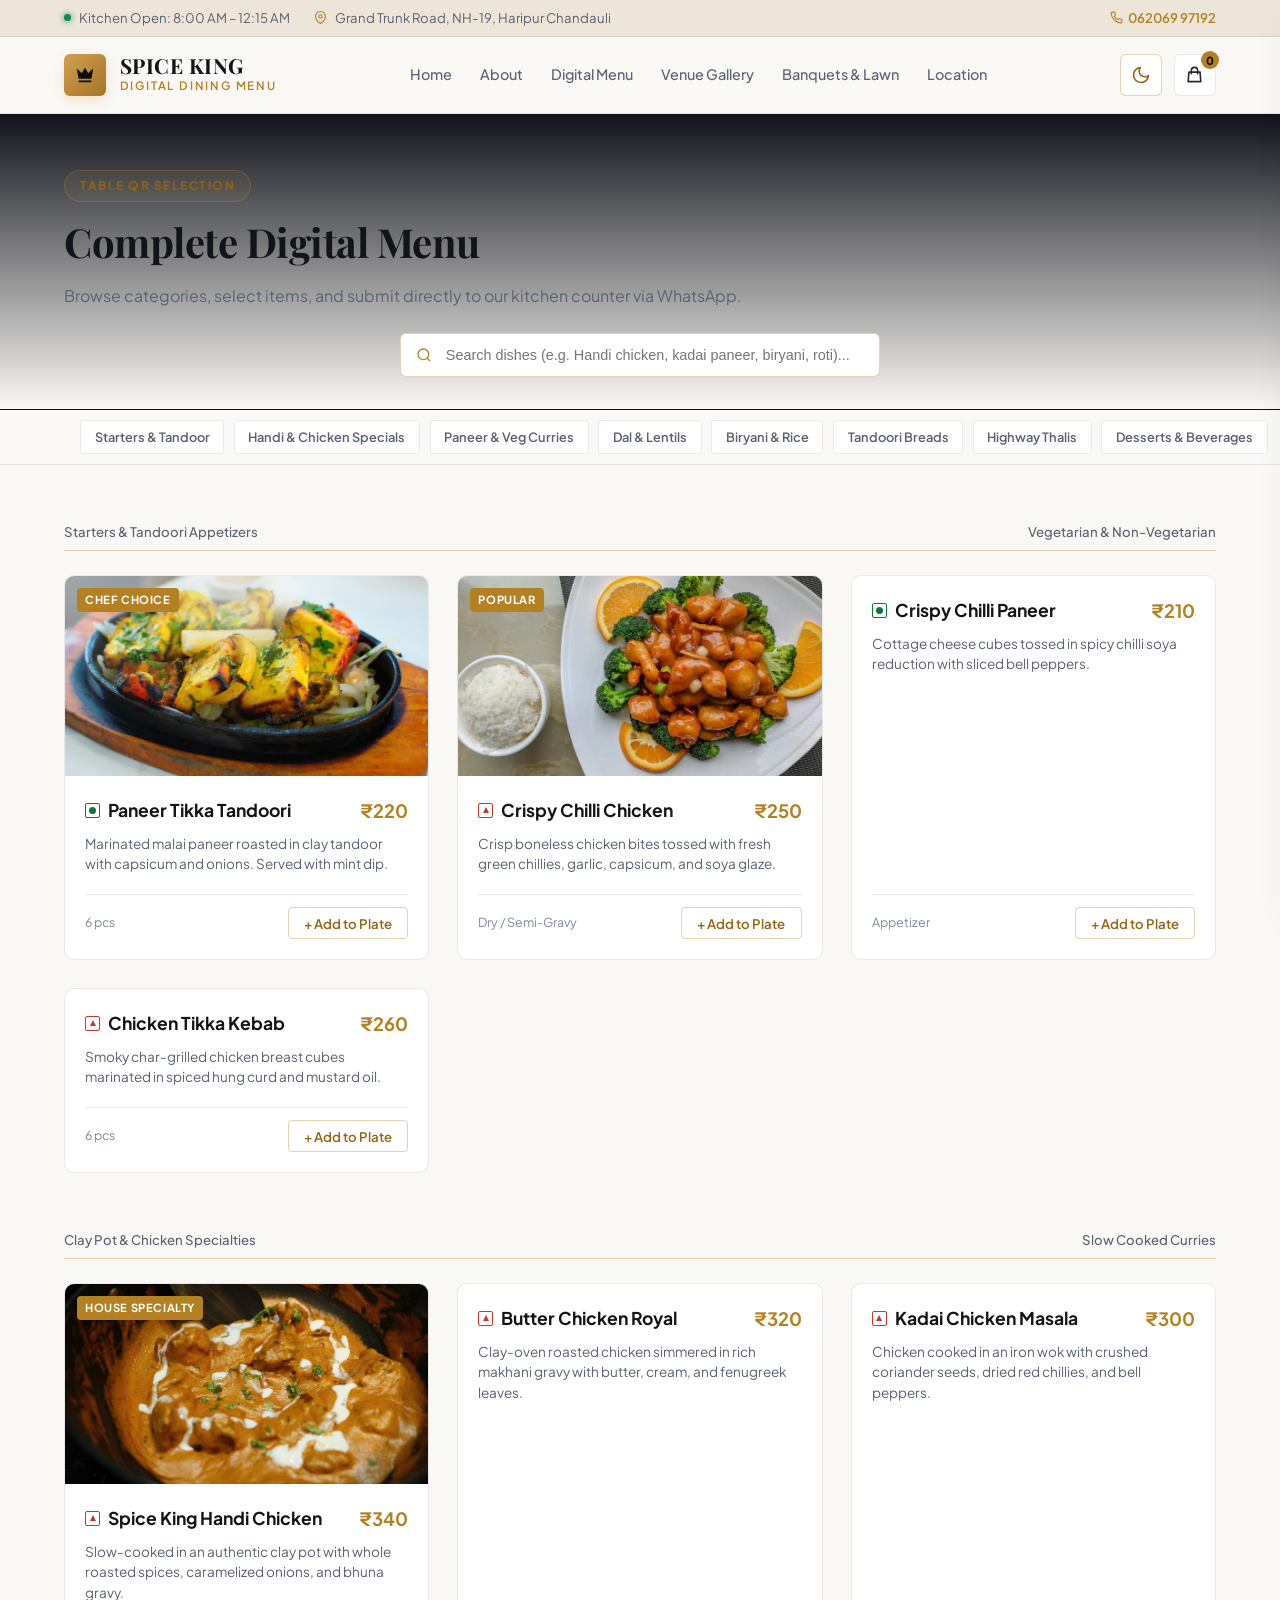
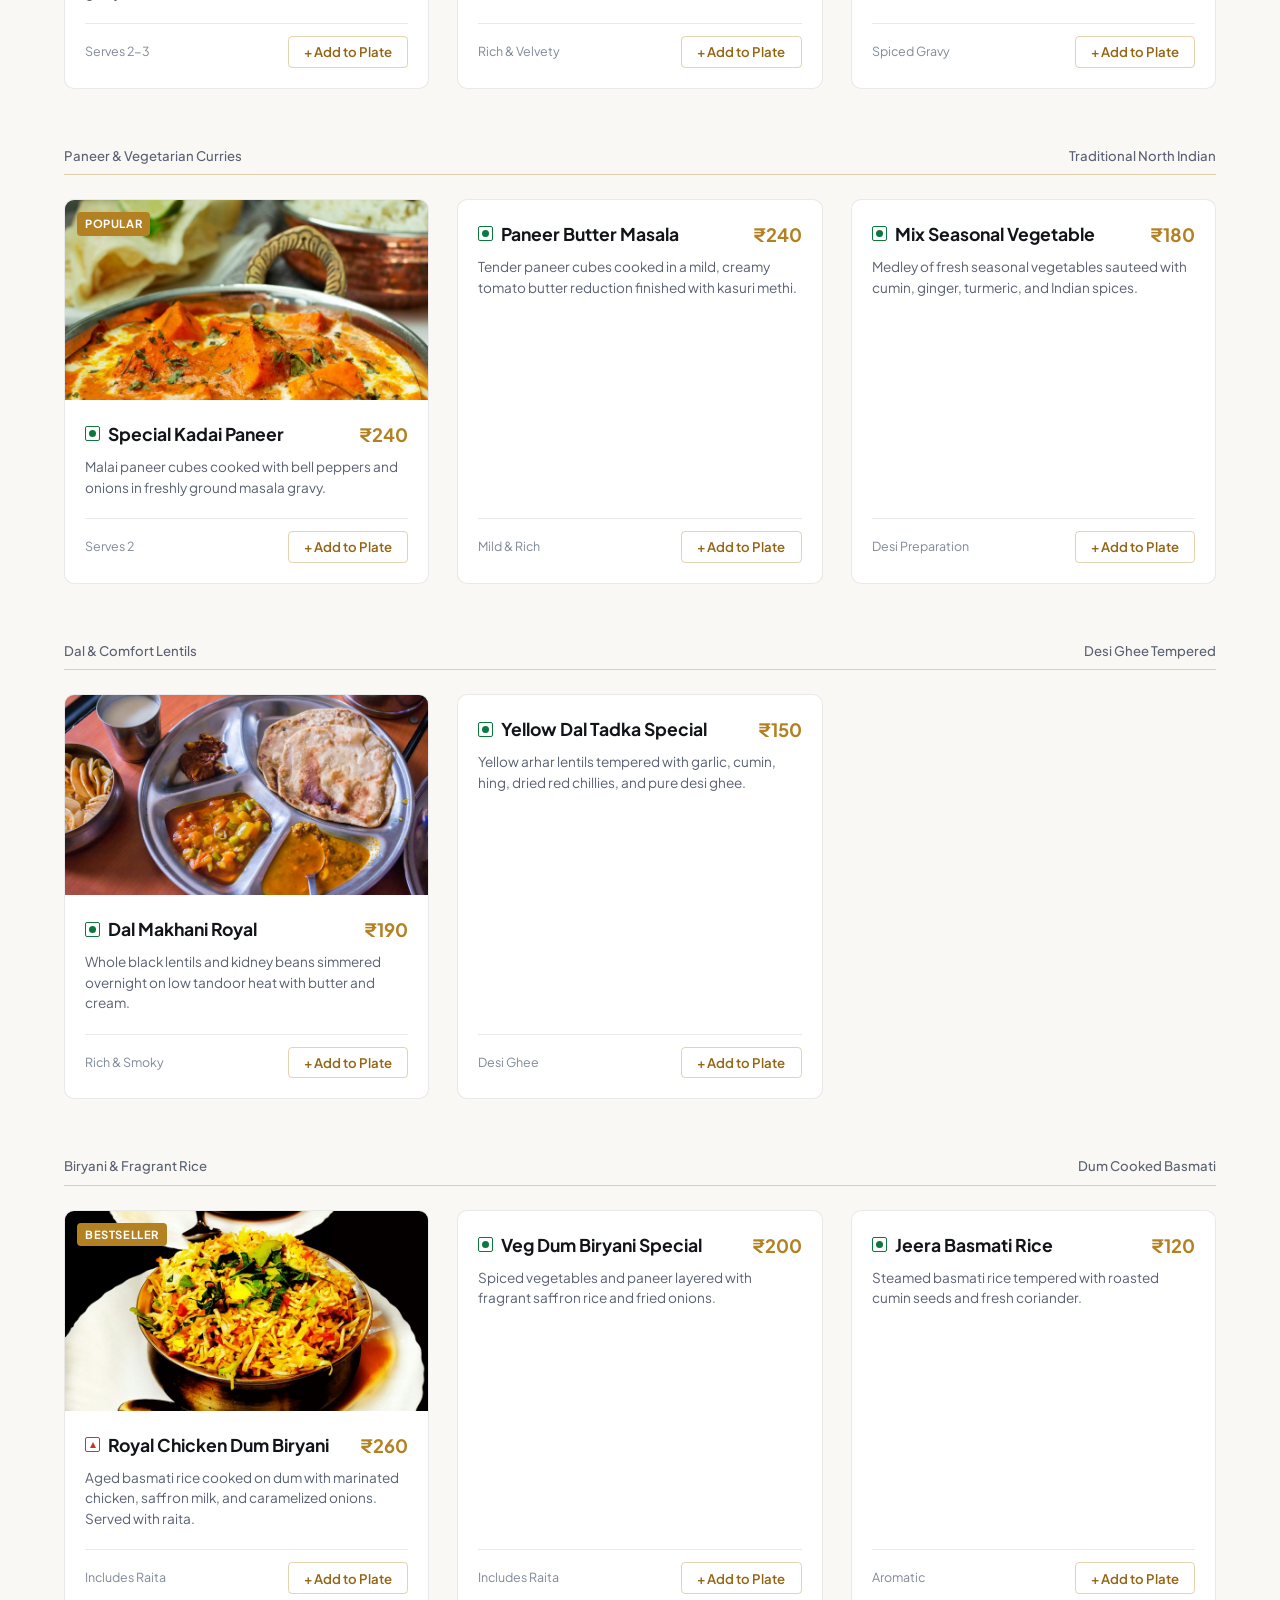
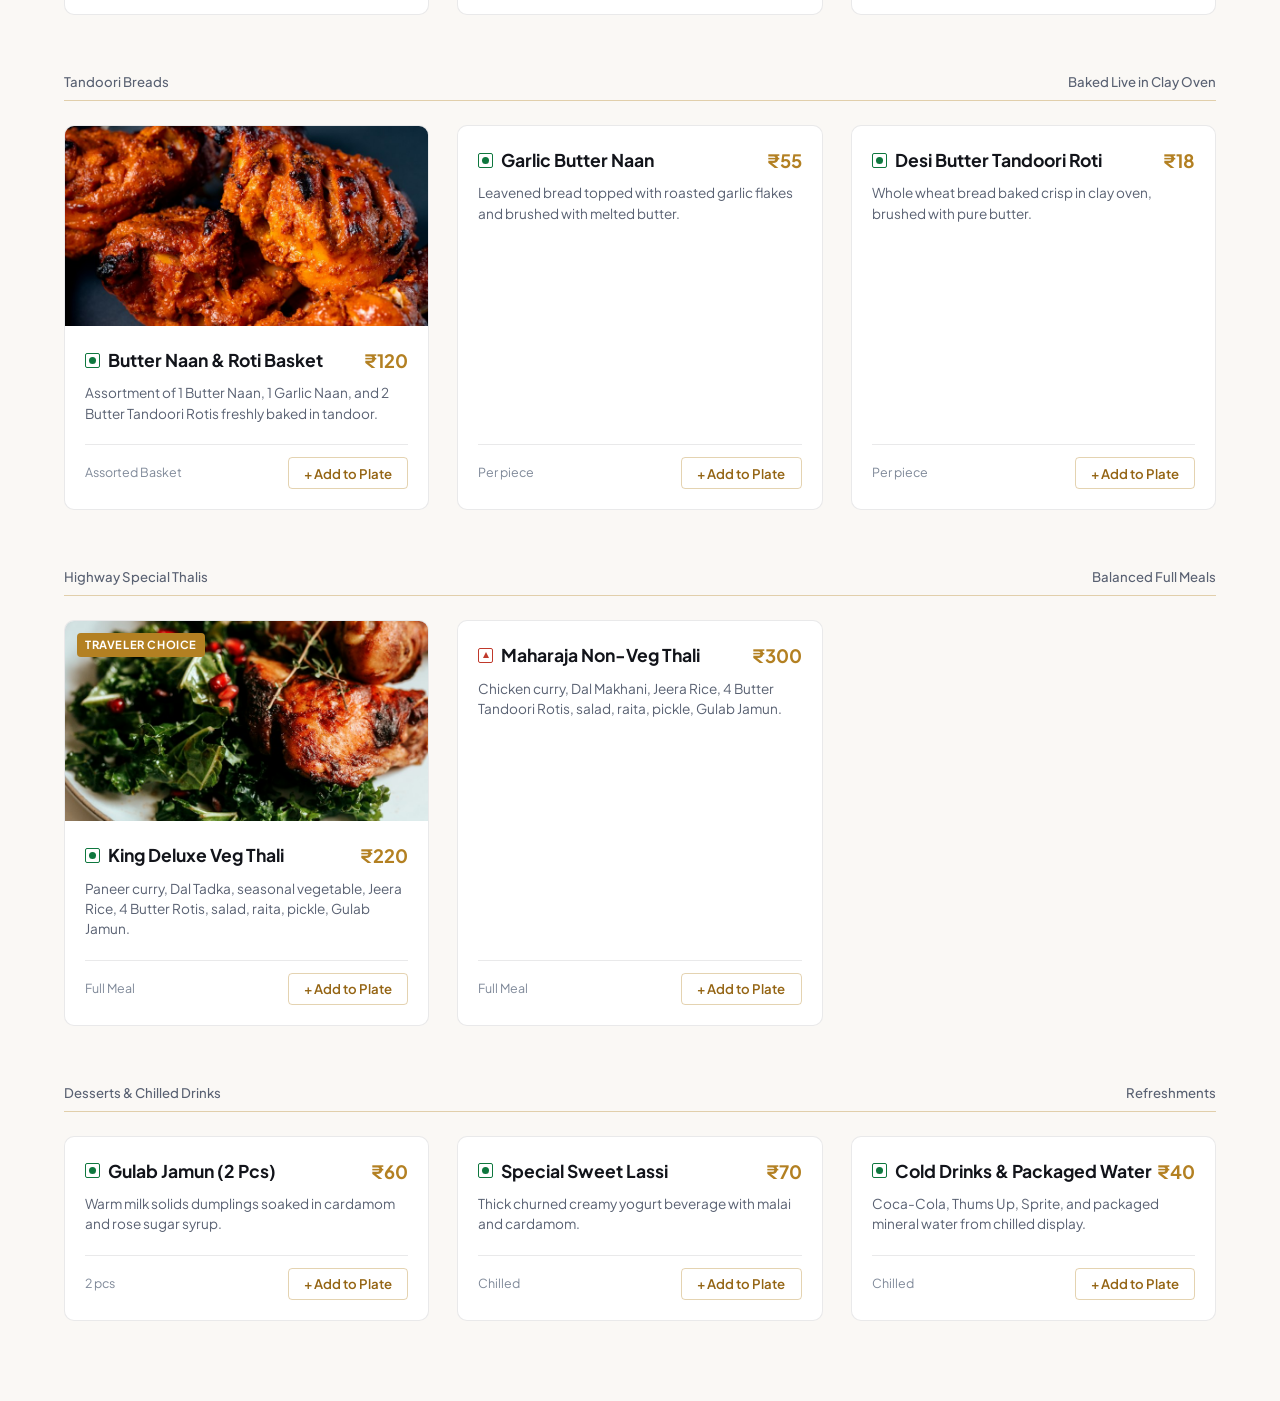
==== menu.html @ 6fa089f3 "Initial commit: Spice King Family Restaurant & Banquets official website" ====
<!DOCTYPE html>
<html lang="en">
<head>
  <meta charset="UTF-8">
  <meta name="viewport" content="width=device-width, initial-scale=1.0">
  <title>Digital QR Food Menu | Spice King Family Restaurant & Banquets</title>
  <meta name="description" content="Official Digital Food Menu of Spice King Family Restaurant, NH-19 Haripur, Chandauli. Browse North Indian dishes, Handi Chicken, Paneer specialties, Tandoori rotis, and order directly on WhatsApp.">
  
  <link rel="preconnect" href="https://fonts.googleapis.com">
  <link rel="preconnect" href="https://fonts.gstatic.com" crossorigin>
  <link href="https://fonts.googleapis.com/css2?family=Playfair+Display:ital,wght@0,600;0,700;0,800;1,600&family=Plus+Jakarta+Sans:wght@400;500;600;700;800&family=Rozha+One&display=swap" rel="stylesheet">
  
  <link rel="stylesheet" href="assets/css/styles.css">
  <style>
    .menu-page-header {
      background: linear-gradient(to bottom, #11131a 0%, var(--bg-primary) 100%);
      padding: 3.5rem 0 2rem;
      border-bottom: 1px solid var(--border-light);
    }
    .menu-search-box {
      max-width: 480px;
      margin: 1.5rem auto 0;
      position: relative;
    }
    .menu-search-input {
      width: 100%;
      background: var(--bg-card);
      border: 1px solid var(--border-gold);
      border-radius: var(--radius-sm);
      padding: 0.8rem 1.25rem 0.8rem 2.8rem;
      color: var(--text-main);
      font-size: 0.9rem;
    }
    .menu-search-input:focus {
      outline: none;
      border-color: var(--brand-gold-light);
      box-shadow: 0 0 0 2px rgba(207, 160, 82, 0.15);
    }
    .menu-search-icon {
      position: absolute;
      left: 1rem;
      top: 50%;
      transform: translateY(-50%);
      color: var(--brand-gold);
      display: flex;
      align-items: center;
      justify-content: center;
    }
    .menu-search-icon svg {
      width: 16px;
      height: 16px;
    }
    .category-jump-nav {
      position: sticky;
      top: 76px;
      z-index: 90;
      background: var(--bg-glass);
      backdrop-filter: blur(12px);
      -webkit-backdrop-filter: blur(12px);
      border-bottom: 1px solid var(--border-light);
      padding: 0.65rem 0;
      overflow-x: auto;
      white-space: nowrap;
    }
    .jump-links {
      display: flex;
      gap: 0.6rem;
      padding: 0 1rem;
    }
    .jump-link {
      padding: 0.35rem 0.85rem;
      border-radius: var(--radius-xs);
      background: var(--bg-card);
      border: 1px solid var(--border-light);
      font-size: 0.8rem;
      font-weight: 600;
      color: var(--text-muted);
    }
    .jump-link:hover, .jump-link.active {
      background: var(--brand-gold);
      color: #fff;
      border-color: var(--brand-gold);
    }
    .menu-section-heading {
      font-family: var(--font-display);
      font-size: 1.65rem;
      color: var(--text-heading);
      margin: 3.5rem 0 1.5rem;
      padding-bottom: 0.5rem;
      border-bottom: 1px solid var(--border-gold);
      display: flex;
      justify-content: space-between;
      align-items: flex-end;
    }
    .menu-section-heading span {
      font-family: var(--font-sans);
      font-size: 0.825rem;
      color: var(--text-muted);
      font-weight: 500;
    }
  </style>

  <!-- Theme Initialization (Runs before render to prevent flash) -->
  <script>
    (function() {
      var saved = localStorage.getItem('spice_king_theme');
      if (saved === 'light' || (!saved && window.matchMedia && window.matchMedia('(prefers-color-scheme: light)').matches)) {
        document.documentElement.setAttribute('data-theme', 'light');
      } else {
        document.documentElement.setAttribute('data-theme', 'dark');
      }
    })();
  </script>
</head>
<body>

  <!-- Top Information Bar -->
  <div class="top-notice-bar">
    <div class="container" style="display:flex; justify-content:space-between; align-items:center; width:100%;">
      <div class="notice-items">
        <div class="notice-item">
          <span class="live-indicator"></span>
          <span>Kitchen Open: 8:00 AM – 12:15 AM</span>
        </div>
        <div class="notice-item">
          <span class="svg-icon svg-stroke" style="width:13px; height:13px; color:var(--brand-gold);">
            <svg viewBox="0 0 24 24"><path d="M21 10c0 7-9 13-9 13s-9-6-9-13a9 9 0 0118 0z"/><circle cx="12" cy="10" r="3"/></svg>
          </span>
          <span>Grand Trunk Road, NH-19, Haripur Chandauli</span>
        </div>
      </div>
      <div class="notice-items">
        <a href="tel:06206997192" style="color:var(--brand-gold); font-weight:600; display:flex; align-items:center; gap:5px;">
          <span class="svg-icon svg-stroke" style="width:13px; height:13px;">
            <svg viewBox="0 0 24 24"><path d="M22 16.92v3a2 2 0 01-2.18 2 19.79 19.79 0 01-8.63-3.07 19.5 19.5 0 01-6-6 19.79 19.79 0 01-3.07-8.67A2 2 0 014.11 2h3a2 2 0 012 1.72 12.84 12.84 0 00.7 2.81 2 2 0 01-.45 2.11L8.09 9.91a16 16 0 006 6l1.27-1.27a2 2 0 012.11-.45 12.84 12.84 0 002.81.7A2 2 0 0122 16.92z"/></svg>
          </span>
          062069 97192
        </a>
      </div>
    </div>
  </div>

  <!-- Header -->
  <header class="navbar">
    <div class="container nav-container">
      <a href="index.html" class="brand-logo">
        <div class="logo-icon">
          <svg viewBox="0 0 24 24" fill="currentColor"><path d="M5 16L3 5l5.5 5L12 4l3.5 6L21 5l-2 11H5zm14 3c0 .6-.4 1-1 1H6c-.6 0-1-.4-1-1v-1h14v1z"/></svg>
        </div>
        <div class="brand-text">
          <span class="brand-name">SPICE KING</span>
          <span class="brand-sub">Digital Dining Menu</span>
        </div>
      </a>

      <nav class="nav-links">
        <a href="index.html" class="nav-link">Home</a>
        <a href="index.html#about" class="nav-link">About</a>
        <a href="menu.html" class="nav-link active">Digital Menu</a>
        <a href="index.html#gallery" class="nav-link">Venue Gallery</a>
        <a href="index.html#banquets" class="nav-link">Banquets & Lawn</a>
        <a href="index.html#location" class="nav-link">Location</a>
      </nav>

      <div class="nav-actions">
        <!-- Day / Night Theme Toggle -->
        <button class="theme-toggle-btn" id="themeToggleBtn" title="Switch Theme (Day / Night)" aria-label="Toggle Day and Night Theme">
          <span class="theme-icon sun-icon svg-stroke">
            <svg viewBox="0 0 24 24"><circle cx="12" cy="12" r="5"/><line x1="12" y1="1" x2="12" y2="3"/><line x1="12" y1="21" x2="12" y2="23"/><line x1="4.22" y1="4.22" x2="5.64" y2="5.64"/><line x1="18.36" y1="18.36" x2="19.78" y2="19.78"/><line x1="1" y1="12" x2="3" y2="12"/><line x1="21" y1="12" x2="23" y2="12"/><line x1="4.22" y1="19.78" x2="5.64" y2="18.36"/><line x1="18.36" y1="5.64" x2="19.78" y2="4.22"/></svg>
          </span>
          <span class="theme-icon moon-icon svg-stroke">
            <svg viewBox="0 0 24 24"><path d="M21 12.79A9 9 0 1 1 11.21 3 7 7 0 0 0 21 12.79z"/></svg>
          </span>
        </button>

        <button class="cart-toggle-btn" id="cartToggleBtn" title="View Order Plate">
          <span class="svg-icon svg-stroke" style="width:19px; height:19px;">
            <svg viewBox="0 0 24 24"><path d="M16 11V7a4 4 0 00-8 0v4M5 9h14l1 12H4L5 9z"/></svg>
          </span>
          <span class="cart-count-badge" id="cartCountBadge">0</span>
        </button>
      </div>
    </div>
  </header>

  <!-- Page Hero & Live Search -->
  <div class="menu-page-header text-center">
    <div class="container">
      <span class="badge-tag">Table QR Selection</span>
      <h1 class="section-title">Complete Digital Menu</h1>
      <p class="section-subtitle">
        Browse categories, select items, and submit directly to our kitchen counter via WhatsApp.
      </p>

      <div class="menu-search-box">
        <span class="menu-search-icon">
          <svg viewBox="0 0 24 24" fill="none" stroke="currentColor" stroke-width="2"><circle cx="11" cy="11" r="8"/><line x1="21" y1="21" x2="16.65" y2="16.65"/></svg>
        </span>
        <input type="text" id="menuSearchInput" class="menu-search-input" placeholder="Search dishes (e.g. Handi chicken, kadai paneer, biryani, roti)...">
      </div>
    </div>
  </div>

  <!-- Jump Links -->
  <div class="category-jump-nav">
    <div class="container">
      <div class="jump-links">
        <a href="#cat-starters" class="jump-link">Starters & Tandoor</a>
        <a href="#cat-handi" class="jump-link">Handi & Chicken Specials</a>
        <a href="#cat-paneer" class="jump-link">Paneer & Veg Curries</a>
        <a href="#cat-dal" class="jump-link">Dal & Lentils</a>
        <a href="#cat-biryani" class="jump-link">Biryani & Rice</a>
        <a href="#cat-breads" class="jump-link">Tandoori Breads</a>
        <a href="#cat-thali" class="jump-link">Highway Thalis</a>
        <a href="#cat-drinks" class="jump-link">Desserts & Beverages</a>
      </div>
    </div>
  </div>

  <!-- Main Menu Grid List -->
  <main class="container" style="padding-bottom: 5rem;">

    <!-- 1. Starters -->
    <section id="cat-starters">
      <div class="menu-section-heading">
        <span>Starters & Tandoori Appetizers</span>
        <span>Vegetarian & Non-Vegetarian</span>
      </div>
      <div class="menu-grid">
        <div class="menu-card" data-category="starters" data-diet="veg">
          <div class="menu-card-img-wrap">
            <img src="assets/images/paneer_tikka.jpg" alt="Paneer Tikka Tandoori">
            <span class="bestseller-tag">Chef Choice</span>
          </div>
          <div class="menu-card-body">
            <div class="menu-card-header">
              <div class="item-name-group">
                <span class="veg-badge"></span>
                <h3 class="item-title">Paneer Tikka Tandoori</h3>
              </div>
              <span class="item-price">₹220</span>
            </div>
            <p class="item-desc">Marinated malai paneer roasted in clay tandoor with capsicum and onions. Served with mint dip.</p>
            <div class="menu-card-footer">
              <span class="portion-info">6 pcs</span>
              <button class="add-order-btn">+ Add to Plate</button>
            </div>
          </div>
        </div>

        <div class="menu-card" data-category="starters" data-diet="nonveg">
          <div class="menu-card-img-wrap">
            <img src="assets/images/chilli_chicken.jpg" alt="Crispy Chilli Chicken">
            <span class="bestseller-tag">Popular</span>
          </div>
          <div class="menu-card-body">
            <div class="menu-card-header">
              <div class="item-name-group">
                <span class="nonveg-badge"></span>
                <h3 class="item-title">Crispy Chilli Chicken</h3>
              </div>
              <span class="item-price">₹250</span>
            </div>
            <p class="item-desc">Crisp boneless chicken bites tossed with fresh green chillies, garlic, capsicum, and soya glaze.</p>
            <div class="menu-card-footer">
              <span class="portion-info">Dry / Semi-Gravy</span>
              <button class="add-order-btn">+ Add to Plate</button>
            </div>
          </div>
        </div>

        <div class="menu-card" data-category="starters" data-diet="veg">
          <div class="menu-card-body">
            <div class="menu-card-header">
              <div class="item-name-group">
                <span class="veg-badge"></span>
                <h3 class="item-title">Crispy Chilli Paneer</h3>
              </div>
              <span class="item-price">₹210</span>
            </div>
            <p class="item-desc">Cottage cheese cubes tossed in spicy chilli soya reduction with sliced bell peppers.</p>
            <div class="menu-card-footer">
              <span class="portion-info">Appetizer</span>
              <button class="add-order-btn">+ Add to Plate</button>
            </div>
          </div>
        </div>

        <div class="menu-card" data-category="starters" data-diet="nonveg">
          <div class="menu-card-body">
            <div class="menu-card-header">
              <div class="item-name-group">
                <span class="nonveg-badge"></span>
                <h3 class="item-title">Chicken Tikka Kebab</h3>
              </div>
              <span class="item-price">₹260</span>
            </div>
            <p class="item-desc">Smoky char-grilled chicken breast cubes marinated in spiced hung curd and mustard oil.</p>
            <div class="menu-card-footer">
              <span class="portion-info">6 pcs</span>
              <button class="add-order-btn">+ Add to Plate</button>
            </div>
          </div>
        </div>
      </div>
    </section>

    <!-- 2. Handi & Chicken -->
    <section id="cat-handi">
      <div class="menu-section-heading">
        <span>Clay Pot & Chicken Specialties</span>
        <span>Slow Cooked Curries</span>
      </div>
      <div class="menu-grid">
        <div class="menu-card" data-category="mains" data-diet="nonveg">
          <div class="menu-card-img-wrap">
            <img src="assets/images/butter_chicken.jpg" alt="Spice King Handi Chicken">
            <span class="bestseller-tag">House Specialty</span>
          </div>
          <div class="menu-card-body">
            <div class="menu-card-header">
              <div class="item-name-group">
                <span class="nonveg-badge"></span>
                <h3 class="item-title">Spice King Handi Chicken</h3>
              </div>
              <span class="item-price">₹340</span>
            </div>
            <p class="item-desc">Slow-cooked in an authentic clay pot with whole roasted spices, caramelized onions, and bhuna gravy.</p>
            <div class="menu-card-footer">
              <span class="portion-info">Serves 2-3</span>
              <button class="add-order-btn">+ Add to Plate</button>
            </div>
          </div>
        </div>

        <div class="menu-card" data-category="mains" data-diet="nonveg">
          <div class="menu-card-body">
            <div class="menu-card-header">
              <div class="item-name-group">
                <span class="nonveg-badge"></span>
                <h3 class="item-title">Butter Chicken Royal</h3>
              </div>
              <span class="item-price">₹320</span>
            </div>
            <p class="item-desc">Clay-oven roasted chicken simmered in rich makhani gravy with butter, cream, and fenugreek leaves.</p>
            <div class="menu-card-footer">
              <span class="portion-info">Rich & Velvety</span>
              <button class="add-order-btn">+ Add to Plate</button>
            </div>
          </div>
        </div>

        <div class="menu-card" data-category="mains" data-diet="nonveg">
          <div class="menu-card-body">
            <div class="menu-card-header">
              <div class="item-name-group">
                <span class="nonveg-badge"></span>
                <h3 class="item-title">Kadai Chicken Masala</h3>
              </div>
              <span class="item-price">₹300</span>
            </div>
            <p class="item-desc">Chicken cooked in an iron wok with crushed coriander seeds, dried red chillies, and bell peppers.</p>
            <div class="menu-card-footer">
              <span class="portion-info">Spiced Gravy</span>
              <button class="add-order-btn">+ Add to Plate</button>
            </div>
          </div>
        </div>
      </div>
    </section>

    <!-- 3. Paneer & Veg -->
    <section id="cat-paneer">
      <div class="menu-section-heading">
        <span>Paneer & Vegetarian Curries</span>
        <span>Traditional North Indian</span>
      </div>
      <div class="menu-grid">
        <div class="menu-card" data-category="mains" data-diet="veg">
          <div class="menu-card-img-wrap">
            <img src="assets/images/kadai_paneer.jpg" alt="Special Kadai Paneer">
            <span class="bestseller-tag">Popular</span>
          </div>
          <div class="menu-card-body">
            <div class="menu-card-header">
              <div class="item-name-group">
                <span class="veg-badge"></span>
                <h3 class="item-title">Special Kadai Paneer</h3>
              </div>
              <span class="item-price">₹240</span>
            </div>
            <p class="item-desc">Malai paneer cubes cooked with bell peppers and onions in freshly ground masala gravy.</p>
            <div class="menu-card-footer">
              <span class="portion-info">Serves 2</span>
              <button class="add-order-btn">+ Add to Plate</button>
            </div>
          </div>
        </div>

        <div class="menu-card" data-category="mains" data-diet="veg">
          <div class="menu-card-body">
            <div class="menu-card-header">
              <div class="item-name-group">
                <span class="veg-badge"></span>
                <h3 class="item-title">Paneer Butter Masala</h3>
              </div>
              <span class="item-price">₹240</span>
            </div>
            <p class="item-desc">Tender paneer cubes cooked in a mild, creamy tomato butter reduction finished with kasuri methi.</p>
            <div class="menu-card-footer">
              <span class="portion-info">Mild & Rich</span>
              <button class="add-order-btn">+ Add to Plate</button>
            </div>
          </div>
        </div>

        <div class="menu-card" data-category="mains" data-diet="veg">
          <div class="menu-card-body">
            <div class="menu-card-header">
              <div class="item-name-group">
                <span class="veg-badge"></span>
                <h3 class="item-title">Mix Seasonal Vegetable</h3>
              </div>
              <span class="item-price">₹180</span>
            </div>
            <p class="item-desc">Medley of fresh seasonal vegetables sauteed with cumin, ginger, turmeric, and Indian spices.</p>
            <div class="menu-card-footer">
              <span class="portion-info">Desi Preparation</span>
              <button class="add-order-btn">+ Add to Plate</button>
            </div>
          </div>
        </div>
      </div>
    </section>

    <!-- 4. Dal & Lentils -->
    <section id="cat-dal">
      <div class="menu-section-heading">
        <span>Dal & Comfort Lentils</span>
        <span>Desi Ghee Tempered</span>
      </div>
      <div class="menu-grid">
        <div class="menu-card" data-category="mains" data-diet="veg">
          <div class="menu-card-img-wrap">
            <img src="assets/images/dal_makhani.jpg" alt="Dal Makhani Royal">
          </div>
          <div class="menu-card-body">
            <div class="menu-card-header">
              <div class="item-name-group">
                <span class="veg-badge"></span>
                <h3 class="item-title">Dal Makhani Royal</h3>
              </div>
              <span class="item-price">₹190</span>
            </div>
            <p class="item-desc">Whole black lentils and kidney beans simmered overnight on low tandoor heat with butter and cream.</p>
            <div class="menu-card-footer">
              <span class="portion-info">Rich & Smoky</span>
              <button class="add-order-btn">+ Add to Plate</button>
            </div>
          </div>
        </div>

        <div class="menu-card" data-category="mains" data-diet="veg">
          <div class="menu-card-body">
            <div class="menu-card-header">
              <div class="item-name-group">
                <span class="veg-badge"></span>
                <h3 class="item-title">Yellow Dal Tadka Special</h3>
              </div>
              <span class="item-price">₹150</span>
            </div>
            <p class="item-desc">Yellow arhar lentils tempered with garlic, cumin, hing, dried red chillies, and pure desi ghee.</p>
            <div class="menu-card-footer">
              <span class="portion-info">Desi Ghee</span>
              <button class="add-order-btn">+ Add to Plate</button>
            </div>
          </div>
        </div>
      </div>
    </section>

    <!-- 5. Biryani & Rice -->
    <section id="cat-biryani">
      <div class="menu-section-heading">
        <span>Biryani & Fragrant Rice</span>
        <span>Dum Cooked Basmati</span>
      </div>
      <div class="menu-grid">
        <div class="menu-card" data-category="biryani" data-diet="nonveg">
          <div class="menu-card-img-wrap">
            <img src="assets/images/biryani.jpg" alt="Chicken Dum Biryani">
            <span class="bestseller-tag">Bestseller</span>
          </div>
          <div class="menu-card-body">
            <div class="menu-card-header">
              <div class="item-name-group">
                <span class="nonveg-badge"></span>
                <h3 class="item-title">Royal Chicken Dum Biryani</h3>
              </div>
              <span class="item-price">₹260</span>
            </div>
            <p class="item-desc">Aged basmati rice cooked on dum with marinated chicken, saffron milk, and caramelized onions. Served with raita.</p>
            <div class="menu-card-footer">
              <span class="portion-info">Includes Raita</span>
              <button class="add-order-btn">+ Add to Plate</button>
            </div>
          </div>
        </div>

        <div class="menu-card" data-category="biryani" data-diet="veg">
          <div class="menu-card-body">
            <div class="menu-card-header">
              <div class="item-name-group">
                <span class="veg-badge"></span>
                <h3 class="item-title">Veg Dum Biryani Special</h3>
              </div>
              <span class="item-price">₹200</span>
            </div>
            <p class="item-desc">Spiced vegetables and paneer layered with fragrant saffron rice and fried onions.</p>
            <div class="menu-card-footer">
              <span class="portion-info">Includes Raita</span>
              <button class="add-order-btn">+ Add to Plate</button>
            </div>
          </div>
        </div>

        <div class="menu-card" data-category="biryani" data-diet="veg">
          <div class="menu-card-body">
            <div class="menu-card-header">
              <div class="item-name-group">
                <span class="veg-badge"></span>
                <h3 class="item-title">Jeera Basmati Rice</h3>
              </div>
              <span class="item-price">₹120</span>
            </div>
            <p class="item-desc">Steamed basmati rice tempered with roasted cumin seeds and fresh coriander.</p>
            <div class="menu-card-footer">
              <span class="portion-info">Aromatic</span>
              <button class="add-order-btn">+ Add to Plate</button>
            </div>
          </div>
        </div>
      </div>
    </section>

    <!-- 6. Breads -->
    <section id="cat-breads">
      <div class="menu-section-heading">
        <span>Tandoori Breads</span>
        <span>Baked Live in Clay Oven</span>
      </div>
      <div class="menu-grid">
        <div class="menu-card" data-category="breads" data-diet="veg">
          <div class="menu-card-img-wrap">
            <img src="assets/images/tandoori_roti.jpg" alt="Butter Naan & Roti Basket">
          </div>
          <div class="menu-card-body">
            <div class="menu-card-header">
              <div class="item-name-group">
                <span class="veg-badge"></span>
                <h3 class="item-title">Butter Naan & Roti Basket</h3>
              </div>
              <span class="item-price">₹120</span>
            </div>
            <p class="item-desc">Assortment of 1 Butter Naan, 1 Garlic Naan, and 2 Butter Tandoori Rotis freshly baked in tandoor.</p>
            <div class="menu-card-footer">
              <span class="portion-info">Assorted Basket</span>
              <button class="add-order-btn">+ Add to Plate</button>
            </div>
          </div>
        </div>

        <div class="menu-card" data-category="breads" data-diet="veg">
          <div class="menu-card-body">
            <div class="menu-card-header">
              <div class="item-name-group">
                <span class="veg-badge"></span>
                <h3 class="item-title">Garlic Butter Naan</h3>
              </div>
              <span class="item-price">₹55</span>
            </div>
            <p class="item-desc">Leavened bread topped with roasted garlic flakes and brushed with melted butter.</p>
            <div class="menu-card-footer">
              <span class="portion-info">Per piece</span>
              <button class="add-order-btn">+ Add to Plate</button>
            </div>
          </div>
        </div>

        <div class="menu-card" data-category="breads" data-diet="veg">
          <div class="menu-card-body">
            <div class="menu-card-header">
              <div class="item-name-group">
                <span class="veg-badge"></span>
                <h3 class="item-title">Desi Butter Tandoori Roti</h3>
              </div>
              <span class="item-price">₹18</span>
            </div>
            <p class="item-desc">Whole wheat bread baked crisp in clay oven, brushed with pure butter.</p>
            <div class="menu-card-footer">
              <span class="portion-info">Per piece</span>
              <button class="add-order-btn">+ Add to Plate</button>
            </div>
          </div>
        </div>
      </div>
    </section>

    <!-- 7. Thalis -->
    <section id="cat-thali">
      <div class="menu-section-heading">
        <span>Highway Special Thalis</span>
        <span>Balanced Full Meals</span>
      </div>
      <div class="menu-grid">
        <div class="menu-card" data-category="thali" data-diet="veg">
          <div class="menu-card-img-wrap">
            <img src="assets/images/thali.jpg" alt="Deluxe Veg Thali">
            <span class="bestseller-tag">Traveler Choice</span>
          </div>
          <div class="menu-card-body">
            <div class="menu-card-header">
              <div class="item-name-group">
                <span class="veg-badge"></span>
                <h3 class="item-title">King Deluxe Veg Thali</h3>
              </div>
              <span class="item-price">₹220</span>
            </div>
            <p class="item-desc">Paneer curry, Dal Tadka, seasonal vegetable, Jeera Rice, 4 Butter Rotis, salad, raita, pickle, Gulab Jamun.</p>
            <div class="menu-card-footer">
              <span class="portion-info">Full Meal</span>
              <button class="add-order-btn">+ Add to Plate</button>
            </div>
          </div>
        </div>

        <div class="menu-card" data-category="thali" data-diet="nonveg">
          <div class="menu-card-body">
            <div class="menu-card-header">
              <div class="item-name-group">
                <span class="nonveg-badge"></span>
                <h3 class="item-title">Maharaja Non-Veg Thali</h3>
              </div>
              <span class="item-price">₹300</span>
            </div>
            <p class="item-desc">Chicken curry, Dal Makhani, Jeera Rice, 4 Butter Tandoori Rotis, salad, raita, pickle, Gulab Jamun.</p>
            <div class="menu-card-footer">
              <span class="portion-info">Full Meal</span>
              <button class="add-order-btn">+ Add to Plate</button>
            </div>
          </div>
        </div>
      </div>
    </section>

    <!-- 8. Desserts & Beverages -->
    <section id="cat-drinks">
      <div class="menu-section-heading">
        <span>Desserts & Chilled Drinks</span>
        <span>Refreshments</span>
      </div>
      <div class="menu-grid">
        <div class="menu-card" data-category="desserts" data-diet="veg">
          <div class="menu-card-body">
            <div class="menu-card-header">
              <div class="item-name-group">
                <span class="veg-badge"></span>
                <h3 class="item-title">Gulab Jamun (2 Pcs)</h3>
              </div>
              <span class="item-price">₹60</span>
            </div>
            <p class="item-desc">Warm milk solids dumplings soaked in cardamom and rose sugar syrup.</p>
            <div class="menu-card-footer">
              <span class="portion-info">2 pcs</span>
              <button class="add-order-btn">+ Add to Plate</button>
            </div>
          </div>
        </div>

        <div class="menu-card" data-category="desserts" data-diet="veg">
          <div class="menu-card-body">
            <div class="menu-card-header">
              <div class="item-name-group">
                <span class="veg-badge"></span>
                <h3 class="item-title">Special Sweet Lassi</h3>
              </div>
              <span class="item-price">₹70</span>
            </div>
            <p class="item-desc">Thick churned creamy yogurt beverage with malai and cardamom.</p>
            <div class="menu-card-footer">
              <span class="portion-info">Chilled</span>
              <button class="add-order-btn">+ Add to Plate</button>
            </div>
          </div>
        </div>

        <div class="menu-card" data-category="desserts" data-diet="veg">
          <div class="menu-card-body">
            <div class="menu-card-header">
              <div class="item-name-group">
                <span class="veg-badge"></span>
                <h3 class="item-title">Cold Drinks & Packaged Water</h3>
              </div>
              <span class="item-price">₹40</span>
            </div>
            <p class="item-desc">Coca-Cola, Thums Up, Sprite, and packaged mineral water from chilled display.</p>
            <div class="menu-card-footer">
              <span class="portion-info">Chilled</span>
              <button class="add-order-btn">+ Add to Plate</button>
            </div>
          </div>
        </div>
      </div>
    </section>

  </main>

  <!-- Mobile Floating Action Bar -->
  <div class="floating-mobile-bar">
    <div class="mobile-bar-inner">
      <a href="tel:06206997192" class="mobile-bar-btn call-btn">
        <svg viewBox="0 0 24 24" fill="none" stroke="currentColor" stroke-width="2"><path d="M22 16.92v3a2 2 0 01-2.18 2 19.79 19.79 0 01-8.63-3.07 19.5 19.5 0 01-6-6 19.79 19.79 0 01-3.07-8.67A2 2 0 014.11 2h3a2 2 0 012 1.72 12.84 12.84 0 00.7 2.81 2 2 0 01-.45 2.11L8.09 9.91a16 16 0 006 6l1.27-1.27a2 2 0 012.11-.45 12.84 12.84 0 002.81.7A2 2 0 0122 16.92z"/></svg>
        <span>Call</span>
      </a>
      <a href="https://wa.me/916206997192?text=Hello%20Spice%20King,%20I%20am%20at%20table%20and%20want%20to%20order." target="_blank" class="mobile-bar-btn wa-btn">
        <svg viewBox="0 0 24 24" fill="currentColor"><path d="M.057 24l1.687-6.163c-1.041-1.804-1.588-3.849-1.587-5.946.003-6.556 5.338-11.891 11.893-11.891 3.181.001 6.167 1.24 8.413 3.488 2.245 2.248 3.481 5.236 3.48 8.414-.003 6.557-5.338 11.892-11.893 11.892-1.99-.001-3.951-.5-5.688-1.448l-6.305 1.654zm6.597-3.807c1.676.995 3.276 1.591 5.392 1.592 5.448 0 9.886-4.434 9.889-9.885.002-5.462-4.415-9.89-9.881-9.892-5.452 0-9.887 4.434-9.889 9.884-.001 2.225.651 3.891 1.746 5.634l-.999 3.648 3.742-.981zm11.387-5.464c-.074-.124-.272-.198-.57-.347-.297-.149-1.758-.868-2.031-.967-.272-.099-.47-.149-.669.149-.198.297-.768.967-.941 1.165-.173.198-.347.223-.644.074-.297-.149-1.255-.462-2.39-1.475-.883-.788-1.48-1.761-1.653-2.059-.173-.297-.018-.458.13-.606.134-.133.297-.347.446-.521.151-.172.2-.296.3-.495.099-.198.05-.372-.025-.521-.075-.148-.669-1.611-.916-2.206-.242-.579-.487-.501-.669-.51l-.57-.01c-.198 0-.52.074-.792.372s-1.04 1.016-1.04 2.479 1.065 2.876 1.213 3.074c.149.198 2.095 3.2 5.076 4.487.709.306 1.263.489 1.694.626.712.226 1.36.194 1.872.118.571-.085 1.758-.719 2.006-1.413.248-.695.248-1.29.173-1.414z"/></svg>
        <span>WhatsApp</span>
      </a>
      <button class="mobile-bar-btn book-btn" onclick="document.getElementById('cartToggleBtn').click();">
        <svg viewBox="0 0 24 24" fill="none" stroke="currentColor" stroke-width="2"><path d="M16 11V7a4 4 0 00-8 0v4M5 9h14l1 12H4L5 9z"/></svg>
        <span>Order Plate</span>
      </button>
    </div>
  </div>

  <!-- Cart / WhatsApp Drawer -->
  <div class="cart-drawer-backdrop" id="cartDrawerBackdrop"></div>
  <aside class="cart-drawer" id="cartDrawer">
    <div class="cart-header">
      <h3>
        <svg viewBox="0 0 24 24" fill="none" stroke="currentColor" stroke-width="2"><path d="M16 11V7a4 4 0 00-8 0v4M5 9h14l1 12H4L5 9z"/></svg>
        <span>Order Plate</span>
      </h3>
      <button class="close-cart-btn" id="closeCartBtn" aria-label="Close">
        <svg width="18" height="18" viewBox="0 0 24 24" fill="none" stroke="currentColor" stroke-width="2"><path d="M18 6L6 18M6 6l12 12"/></svg>
      </button>
    </div>
    <div class="cart-items-body" id="cartItemsList"></div>
    <div class="cart-footer">
      <div style="font-size:0.75rem; color:var(--text-muted); margin-bottom:0.4rem;">Select Order Type:</div>
      <div class="order-type-selector">
        <button class="order-type-btn active" data-type="Dine-in (Restaurant Table)">Dine-in</button>
        <button class="order-type-btn" data-type="Highway Takeaway / Packing">Takeaway</button>
        <button class="order-type-btn" data-type="Pre-order for Arrival">Pre-order</button>
      </div>
      <div style="display:flex; gap:0.5rem; margin-bottom:0.75rem;">
        <input type="text" id="orderLocationInfo" class="form-control" style="font-size:0.8rem; padding:0.45rem 0.75rem;" placeholder="Table No. / Vehicle No.">
        <input type="text" id="orderNotes" class="form-control" style="font-size:0.8rem; padding:0.45rem 0.75rem;" placeholder="Special notes">
      </div>
      <div class="cart-total-row">
        <span>Estimated Total:</span>
        <span id="cartTotalPrice">₹0</span>
      </div>
      <button class="btn btn-whatsapp" id="sendWhatsAppOrderBtn" style="width:100%; padding:0.85rem; font-size:0.95rem;">
        Send Order to Kitchen Counter
      </button>
    </div>
  </aside>

  <script src="assets/js/main.js"></script>
  <script>
    const searchInput = document.getElementById('menuSearchInput');
    if (searchInput) {
      searchInput.addEventListener('input', (e) => {
        const query = e.target.value.toLowerCase().trim();
        document.querySelectorAll('.menu-card').forEach(card => {
          const title = card.querySelector('.item-title')?.textContent.toLowerCase() || '';
          const desc = card.querySelector('.item-desc')?.textContent.toLowerCase() || '';
          if (title.includes(query) || desc.includes(query)) {
            card.style.display = 'flex';
          } else {
            card.style.display = 'none';
          }
        });
      });
    }
  </script>
</body>
</html>
---- assets/css/styles.css ----
/* ==========================================================================
   SPICE KING FAMILY RESTAURANT & BANQUETS
   Highway NH-19, Haripur, Chandauli, UP
   Executive, Premium, Clean Architectural Restaurant Design
   ========================================================================== */

:root, [data-theme="dark"] {
  /* Architectural Night / Dark Theme (Obsidian & Antique Gold) */
  --bg-primary: #0a0b0e;
  --bg-secondary: #101217;
  --bg-card: #151820;
  --bg-card-hover: #1b1f2a;
  --bg-glass: rgba(16, 18, 23, 0.9);
  --bg-notice: #08090b;
  --bg-input: #0f1015;
  --bg-footer: #060709;
  --bg-btn-call: #181a22;
  --bg-drawer: #12141a;
  --bg-drawer-footer: #111319;
  
  --brand-gold: #cfa052;
  --brand-gold-light: #dfb260;
  --brand-gold-dark: #b88636;
  --brand-copper: #d97736;
  --brand-green: #2ecc71;
  --brand-green-veg: #108a48;
  --brand-red-nonveg: #c0392b;

  --gold-grad-1: #f5d491;
  --gold-grad-2: #cfa052;
  --gold-grad-3: #b88636;

  --text-heading: #ffffff;
  --text-main: #f5f6f8;
  --text-muted: #9aa1ad;
  --text-dim: #656d78;
  
  --border-light: rgba(255, 255, 255, 0.08);
  --border-subtle: rgba(255, 255, 255, 0.12);
  --border-gold: rgba(207, 160, 82, 0.28);
  --border-gold-hover: rgba(207, 160, 82, 0.6);

  --shadow-sm: 0 4px 16px rgba(0, 0, 0, 0.35);
  --shadow-md: 0 8px 28px rgba(0, 0, 0, 0.45);
  --shadow-lg: 0 16px 48px rgba(0, 0, 0, 0.65);
  --shadow-gold: 0 8px 30px rgba(207, 160, 82, 0.15);

  --hero-glow-1: rgba(207, 160, 82, 0.08);
  --hero-glow-2: rgba(207, 160, 82, 0.04);
  --theme-toggle-bg: #151820;
  --theme-toggle-border: rgba(207, 160, 82, 0.35);
  --theme-toggle-color: #dfb260;

  --radius-xs: 4px;
  --radius-sm: 6px;
  --radius-md: 10px;
  --radius-lg: 16px;
  --radius-full: 9999px;

  --font-sans: 'Plus Jakarta Sans', system-ui, -apple-system, BlinkMacSystemFont, 'Segoe UI', Roboto, sans-serif;
  --font-display: 'Playfair Display', Georgia, serif;
  --font-hindi: 'Rozha One', 'Noto Sans Devanagari', 'Mukta', sans-serif;
  
  --transition: all 0.25s cubic-bezier(0.16, 1, 0.3, 1);
}

[data-theme="light"] {
  /* Architectural Day / Light Theme (Warm Ivory, Sandstone & Regal Polished Gold) */
  --bg-primary: #faf8f5;
  --bg-secondary: #f2eee5;
  --bg-card: #ffffff;
  --bg-card-hover: #fcfbf9;
  --bg-glass: rgba(250, 248, 245, 0.94);
  --bg-notice: #ede6d8;
  --bg-input: #ffffff;
  --bg-footer: #eae3d4;
  --bg-btn-call: #f0eae0;
  --bg-drawer: #ffffff;
  --bg-drawer-footer: #f7f3ea;
  
  --brand-gold: #b38022;
  --brand-gold-light: #946413;
  --brand-gold-dark: #7d500b;
  --brand-copper: #c45b16;
  --brand-green: #108a48;
  --brand-green-veg: #0e773e;
  --brand-red-nonveg: #c0392b;

  --gold-grad-1: #9b6a19;
  --gold-grad-2: #b88628;
  --gold-grad-3: #7b510c;

  --text-heading: #12141a;
  --text-main: #252833;
  --text-muted: #596172;
  --text-dim: #7f8999;
  
  --border-light: rgba(18, 20, 26, 0.09);
  --border-subtle: rgba(18, 20, 26, 0.15);
  --border-gold: rgba(179, 128, 34, 0.35);
  --border-gold-hover: rgba(179, 128, 34, 0.8);

  --shadow-sm: 0 2px 10px rgba(18, 20, 26, 0.05);
  --shadow-md: 0 6px 22px rgba(18, 20, 26, 0.08);
  --shadow-lg: 0 16px 42px rgba(18, 20, 26, 0.12);
  --shadow-gold: 0 6px 24px rgba(179, 128, 34, 0.18);

  --hero-glow-1: rgba(179, 128, 34, 0.1);
  --hero-glow-2: rgba(179, 128, 34, 0.05);
  --theme-toggle-bg: #ffffff;
  --theme-toggle-border: rgba(179, 128, 34, 0.35);
  --theme-toggle-color: #946413;
}

/* Base Reset */
*, *::before, *::after {
  box-sizing: border-box;
  margin: 0;
  padding: 0;
}

html {
  scroll-behavior: smooth;
  font-size: 16px;
  -webkit-font-smoothing: antialiased;
  -moz-osx-font-smoothing: grayscale;
}

body {
  font-family: var(--font-sans);
  background-color: var(--bg-primary);
  color: var(--text-main);
  line-height: 1.6;
  overflow-x: hidden;
  transition: background-color 0.3s ease, color 0.3s ease;
}

body, .navbar, .top-notice-bar, .hero, .hero-features-bar, .feature-bar-item, .about-section, .menu-section, .menu-card, .gallery-section, .banquet-section, .banquet-form-card, .reviews-section, .location-section, .footer, .cart-drawer, .form-control, .btn-call, .theme-toggle-btn, .cart-toggle-btn {
  transition: background-color 0.3s ease, color 0.3s ease, border-color 0.3s ease, box-shadow 0.3s ease;
}

img {
  max-width: 100%;
  height: auto;
  display: block;
}

a {
  color: inherit;
  text-decoration: none;
  transition: var(--transition);
}

button {
  font-family: inherit;
  cursor: pointer;
  border: none;
  outline: none;
  background: none;
  transition: var(--transition);
}

ul, ol {
  list-style: none;
}

/* Typography & Accent Helpers */
.font-display {
  font-family: var(--font-display);
}

.text-gold {
  color: var(--brand-gold);
}

.text-gradient {
  background: linear-gradient(135deg, var(--gold-grad-1) 0%, var(--gold-grad-2) 50%, var(--gold-grad-3) 100%);
  -webkit-background-clip: text;
  -webkit-text-fill-color: transparent;
}

.hindi-tagline {
  font-family: var(--font-hindi);
  color: var(--brand-gold-light);
  font-size: 1.05rem;
  font-weight: 500;
  letter-spacing: 0.5px;
}

/* SVG Icon Helper */
.svg-icon {
  display: inline-flex;
  align-items: center;
  justify-content: center;
  flex-shrink: 0;
}

.svg-icon svg {
  width: 100%;
  height: 100%;
  fill: currentColor;
}

.svg-stroke svg {
  fill: none;
  stroke: currentColor;
  stroke-width: 2;
  stroke-linecap: round;
  stroke-linejoin: round;
}

/* Layout Container */
.container {
  width: 100%;
  max-width: 1200px;
  margin: 0 auto;
  padding: 0 1.5rem;
}

.section {
  padding: 5.5rem 0;
  position: relative;
}

.section-title-wrap {
  text-align: center;
  max-width: 720px;
  margin: 0 auto 3.5rem;
}

.badge-tag {
  display: inline-flex;
  align-items: center;
  gap: 0.5rem;
  padding: 0.35rem 0.95rem;
  background: rgba(207, 160, 82, 0.08);
  border: 1px solid var(--border-gold);
  color: var(--brand-gold-light);
  border-radius: var(--radius-full);
  font-size: 0.75rem;
  font-weight: 700;
  letter-spacing: 1.5px;
  text-transform: uppercase;
  margin-bottom: 1rem;
}

.section-title {
  font-family: var(--font-display);
  font-size: 2.5rem;
  font-weight: 700;
  line-height: 1.22;
  margin-bottom: 1rem;
  letter-spacing: -0.5px;
  color: var(--text-heading);
}

.section-subtitle {
  color: var(--text-muted);
  font-size: 1rem;
  line-height: 1.65;
}

/* Top Notification Bar */
.top-notice-bar {
  background: var(--bg-notice);
  border-bottom: 1px solid var(--border-light);
  font-size: 0.825rem;
  padding: 0.45rem 1rem;
  color: var(--text-muted);
}

.notice-items {
  display: flex;
  gap: 1.5rem;
  align-items: center;
}

.notice-item {
  display: flex;
  align-items: center;
  gap: 0.5rem;
}

.live-indicator {
  display: inline-block;
  width: 7px;
  height: 7px;
  border-radius: 50%;
  background-color: var(--brand-green);
  box-shadow: 0 0 6px var(--brand-green);
}

/* Main Navigation */
.navbar {
  position: sticky;
  top: 0;
  z-index: 100;
  background: var(--bg-glass);
  backdrop-filter: blur(16px);
  -webkit-backdrop-filter: blur(16px);
  border-bottom: 1px solid var(--border-light);
  transition: var(--transition);
}

.nav-container {
  display: flex;
  align-items: center;
  justify-content: space-between;
  height: 76px;
}

.brand-logo {
  display: flex;
  align-items: center;
  gap: 0.85rem;
}

.logo-icon {
  width: 42px;
  height: 42px;
  background: linear-gradient(135deg, #cfa052 0%, #a67426 100%);
  border-radius: var(--radius-sm);
  display: flex;
  align-items: center;
  justify-content: center;
  color: #0b0c0e;
  box-shadow: 0 4px 12px rgba(207, 160, 82, 0.25);
}

.logo-icon svg {
  width: 22px;
  height: 22px;
}

.brand-text {
  display: flex;
  flex-direction: column;
}

.brand-name {
  font-family: var(--font-display);
  font-size: 1.3rem;
  font-weight: 700;
  color: var(--text-heading);
  line-height: 1.1;
  letter-spacing: 0.5px;
}

.brand-sub {
  font-size: 0.72rem;
  text-transform: uppercase;
  letter-spacing: 1.8px;
  color: var(--brand-gold);
  font-weight: 600;
}

.nav-links {
  display: flex;
  align-items: center;
  gap: 1.75rem;
}

.nav-link {
  font-size: 0.9rem;
  font-weight: 500;
  color: var(--text-muted);
  position: relative;
  padding: 0.4rem 0;
}

.nav-link:hover, .nav-link.active {
  color: var(--text-heading);
}

.nav-link.active::after {
  content: '';
  position: absolute;
  bottom: 0;
  left: 0;
  width: 100%;
  height: 2px;
  background: var(--brand-gold);
  border-radius: 2px;
}

.nav-actions {
  display: flex;
  align-items: center;
  gap: 0.75rem;
}

/* Executive Buttons */
.btn {
  display: inline-flex;
  align-items: center;
  justify-content: center;
  gap: 0.55rem;
  padding: 0.7rem 1.45rem;
  border-radius: var(--radius-sm);
  font-size: 0.88rem;
  font-weight: 600;
  letter-spacing: 0.2px;
  transition: var(--transition);
  white-space: nowrap;
}

.btn-primary {
  background: var(--brand-gold);
  color: #0b0c0e;
  border: 1px solid var(--brand-gold);
}

[data-theme="light"] .btn-primary {
  color: #ffffff;
}

.btn-primary:hover {
  background: var(--brand-gold-light);
  border-color: var(--brand-gold-light);
  transform: translateY(-2px);
  box-shadow: 0 4px 18px rgba(207, 160, 82, 0.35);
}

.btn-whatsapp {
  background: #128c7e;
  color: #fff;
  border: 1px solid #128c7e;
}

.btn-whatsapp:hover {
  background: #0f776a;
  border-color: #0f776a;
  transform: translateY(-2px);
  box-shadow: 0 4px 14px rgba(18, 140, 126, 0.35);
}

.btn-outline {
  border: 1px solid var(--border-gold);
  color: var(--brand-gold-light);
  background: transparent;
}

.btn-outline:hover {
  background: rgba(207, 160, 82, 0.12);
  border-color: var(--brand-gold);
  color: var(--brand-gold);
  transform: translateY(-2px);
}

[data-theme="dark"] .btn-outline:hover {
  color: #fff;
}

.btn-call {
  background: var(--bg-btn-call);
  border: 1px solid var(--border-light);
  color: var(--text-main);
}

.btn-call:hover {
  background: var(--bg-card-hover);
  border-color: var(--border-gold);
  color: var(--brand-gold);
}

/* Day / Night Theme Toggle Button */
.theme-toggle-btn {
  position: relative;
  width: 42px;
  height: 42px;
  border-radius: var(--radius-sm);
  background: var(--theme-toggle-bg);
  border: 1px solid var(--theme-toggle-border);
  color: var(--theme-toggle-color);
  display: inline-flex;
  align-items: center;
  justify-content: center;
  cursor: pointer;
  transition: var(--transition);
  flex-shrink: 0;
}

.theme-toggle-btn:hover {
  border-color: var(--brand-gold);
  transform: translateY(-2px);
  box-shadow: 0 4px 14px rgba(207, 160, 82, 0.25);
}

.theme-icon {
  position: absolute;
  width: 20px;
  height: 20px;
  display: flex;
  align-items: center;
  justify-content: center;
  transition: transform 0.35s cubic-bezier(0.4, 0, 0.2, 1), opacity 0.3s ease;
}

/* Dark mode: show Sun icon to switch to day */
:root .sun-icon, [data-theme="dark"] .sun-icon {
  opacity: 1;
  transform: rotate(0deg) scale(1);
}
:root .moon-icon, [data-theme="dark"] .moon-icon {
  opacity: 0;
  transform: rotate(90deg) scale(0.4);
  pointer-events: none;
}

/* Light mode: show Moon icon to switch to night */
[data-theme="light"] .sun-icon {
  opacity: 0;
  transform: rotate(-90deg) scale(0.4);
  pointer-events: none;
}
[data-theme="light"] .moon-icon {
  opacity: 1;
  transform: rotate(0deg) scale(1);
}

.cart-toggle-btn {
  position: relative;
  width: 42px;
  height: 42px;
  border-radius: var(--radius-sm);
  background: var(--bg-card);
  border: 1px solid var(--border-light);
  color: var(--text-main);
  display: flex;
  align-items: center;
  justify-content: center;
}

.cart-toggle-btn:hover {
  border-color: var(--brand-gold);
  color: var(--brand-gold);
}

.cart-count-badge {
  position: absolute;
  top: -4px;
  right: -4px;
  background: var(--brand-gold);
  color: #0b0c0e;
  font-size: 0.7rem;
  font-weight: 800;
  min-width: 18px;
  height: 18px;
  border-radius: var(--radius-full);
  display: flex;
  align-items: center;
  justify-content: center;
}

.mobile-nav-toggle {
  display: none;
  color: var(--text-heading);
  padding: 0.5rem;
}

/* ==========================================================================
   HERO SECTION
   ========================================================================== */
.hero {
  position: relative;
  min-height: 84vh;
  display: flex;
  align-items: center;
  background: radial-gradient(circle at 75% 25%, var(--hero-glow-1) 0%, transparent 55%),
              radial-gradient(circle at 10% 85%, var(--hero-glow-2) 0%, transparent 45%),
              var(--bg-primary);
  padding: 4.5rem 0 5rem;
  overflow: hidden;
}

.hero-grid {
  display: grid;
  grid-template-columns: 1.15fr 0.85fr;
  gap: 3.5rem;
  align-items: center;
}

.hero-content {
  position: relative;
  z-index: 2;
}

.hero-rating-badge {
  display: inline-flex;
  align-items: center;
  gap: 0.65rem;
  background: rgba(207, 160, 82, 0.06);
  border: 1px solid var(--border-light);
  border-radius: var(--radius-full);
  padding: 0.35rem 0.95rem;
  font-size: 0.825rem;
  margin-bottom: 1.35rem;
}

.star-rating {
  color: #dfb260;
  display: flex;
  align-items: center;
  gap: 0.2rem;
}

.hero-title {
  font-family: var(--font-display);
  font-size: 3.25rem;
  font-weight: 700;
  line-height: 1.14;
  margin-bottom: 1.25rem;
  letter-spacing: -0.5px;
  color: var(--text-heading);
}

.hero-description {
  color: var(--text-muted);
  font-size: 1.05rem;
  line-height: 1.7;
  margin-bottom: 2rem;
  max-width: 560px;
}

.hero-cta-group {
  display: flex;
  flex-wrap: wrap;
  gap: 1rem;
}

/* Hero Visual Showcase */
.hero-visual {
  position: relative;
  width: 100%;
}

.visual-main-card {
  position: relative;
  border-radius: var(--radius-lg);
  overflow: hidden;
  border: 1px solid var(--border-gold);
  box-shadow: var(--shadow-lg), var(--shadow-gold);
  background: #111319;
}

.visual-main-card img {
  width: 100%;
  height: 440px;
  object-fit: cover;
  transition: transform 0.6s ease;
  display: block;
}

.visual-main-card:hover img {
  transform: scale(1.02);
}

/* Elegant integrated top tags (No awkward overlapping floating cards) */
.visual-top-bar {
  position: absolute;
  top: 16px;
  left: 16px;
  right: 16px;
  display: flex;
  justify-content: space-between;
  align-items: center;
  z-index: 4;
}

.visual-badge {
  background: rgba(10, 11, 14, 0.88);
  backdrop-filter: blur(8px);
  border: 1px solid var(--border-gold);
  color: var(--brand-gold-light);
  padding: 0.35rem 0.85rem;
  border-radius: var(--radius-xs);
  font-size: 0.72rem;
  font-weight: 700;
  letter-spacing: 1px;
  text-transform: uppercase;
}

.visual-badge-live {
  background: rgba(10, 11, 14, 0.88);
  backdrop-filter: blur(8px);
  border: 1px solid var(--border-light);
  color: #fff;
  padding: 0.35rem 0.85rem;
  border-radius: var(--radius-xs);
  font-size: 0.75rem;
  font-weight: 600;
  display: flex;
  align-items: center;
  gap: 0.5rem;
}

.visual-overlay {
  position: absolute;
  bottom: 0;
  left: 0;
  right: 0;
  background: linear-gradient(to top, rgba(10, 11, 14, 0.98) 0%, rgba(10, 11, 14, 0.8) 55%, transparent 100%);
  padding: 2.25rem 1.75rem 1.4rem;
  z-index: 3;
}

.visual-title {
  font-family: var(--font-display);
  font-size: 1.35rem;
  font-weight: 700;
  color: #fff;
  margin-bottom: 0.3rem;
  letter-spacing: -0.2px;
}

.visual-sub {
  color: #cfd3dc;
  font-size: 0.85rem;
  line-height: 1.5;
}

/* Full Width Hero Features Strip (Symmetrically grounded below the grid) */
.hero-features-bar {
  display: grid;
  grid-template-columns: repeat(4, 1fr);
  gap: 1rem;
  background: var(--bg-card);
  border: 1px solid var(--border-gold);
  border-radius: var(--radius-md);
  padding: 1.4rem 1.75rem;
  box-shadow: var(--shadow-sm);
  margin-top: 3.5rem;
}

.feature-bar-item {
  display: flex;
  align-items: center;
  gap: 0.85rem;
}

.feature-bar-item:not(:last-child) {
  border-right: 1px solid var(--border-light);
  padding-right: 1rem;
}

.feature-bar-icon {
  width: 40px;
  height: 40px;
  background: rgba(207, 160, 82, 0.08);
  border: 1px solid var(--border-gold);
  border-radius: var(--radius-xs);
  display: flex;
  align-items: center;
  justify-content: center;
  color: var(--brand-gold-light);
  flex-shrink: 0;
}

.feature-bar-icon svg {
  width: 20px;
  height: 20px;
}

.feature-bar-text h4 {
  font-size: 0.92rem;
  font-weight: 600;
  color: var(--text-heading);
  line-height: 1.25;
  margin-bottom: 2px;
}

.feature-bar-text p {
  font-size: 0.78rem;
  color: var(--text-muted);
  margin: 0;
  line-height: 1.35;
}

/* ==========================================================================
   ABOUT & HIGHWAY ADVANTAGE
   ========================================================================== */
.about-section {
  background: var(--bg-secondary);
}

.about-grid {
  display: grid;
  grid-template-columns: 1fr 1fr;
  gap: 4rem;
  align-items: center;
}

.about-gallery-mosaic {
  display: grid;
  grid-template-columns: repeat(2, 1fr);
  gap: 1rem;
}

.mosaic-item {
  border-radius: var(--radius-md);
  overflow: hidden;
  border: 1px solid var(--border-light);
  box-shadow: var(--shadow-sm);
  position: relative;
}

.mosaic-item img {
  width: 100%;
  height: 200px;
  object-fit: cover;
  transition: transform 0.4s ease;
}

.mosaic-item:hover img {
  transform: scale(1.04);
}

.mosaic-label {
  position: absolute;
  bottom: 8px;
  left: 8px;
  right: 8px;
  background: rgba(10, 11, 14, 0.85);
  backdrop-filter: blur(4px);
  padding: 4px 8px;
  border-radius: var(--radius-xs);
  font-size: 0.72rem;
  color: #fff;
  text-align: center;
  font-weight: 500;
  letter-spacing: 0.3px;
}

.about-text .lead {
  font-size: 1.1rem;
  color: var(--text-main);
  margin-bottom: 1.25rem;
  font-weight: 500;
}

.features-list {
  display: grid;
  grid-template-columns: 1fr 1fr;
  gap: 1.35rem;
  margin: 2rem 0;
}

.feature-point {
  display: flex;
  gap: 0.85rem;
}

.feature-check {
  width: 22px;
  height: 22px;
  border-radius: var(--radius-xs);
  background: rgba(207, 160, 82, 0.12);
  color: var(--brand-gold);
  display: flex;
  align-items: center;
  justify-content: center;
  flex-shrink: 0;
  margin-top: 2px;
}

.feature-check svg {
  width: 14px;
  height: 14px;
}

.feature-point h5 {
  font-size: 0.95rem;
  font-weight: 600;
  color: var(--text-heading);
  margin-bottom: 0.2rem;
}

.feature-point p {
  font-size: 0.8rem;
  color: var(--text-muted);
  line-height: 1.45;
  margin: 0;
}

/* ==========================================================================
   MENU CONTROLS & CARDS
   ========================================================================== */
.menu-section {
  background: var(--bg-primary);
}

.menu-controls {
  display: flex;
  flex-wrap: wrap;
  justify-content: space-between;
  align-items: center;
  gap: 1.25rem;
  margin-bottom: 2.5rem;
  background: var(--bg-card);
  padding: 0.85rem 1.25rem;
  border-radius: var(--radius-md);
  border: 1px solid var(--border-light);
}

.category-tabs {
  display: flex;
  flex-wrap: wrap;
  gap: 0.5rem;
}

.cat-tab-btn {
  padding: 0.45rem 1.1rem;
  border-radius: var(--radius-xs);
  font-size: 0.85rem;
  font-weight: 600;
  color: var(--text-muted);
  background: transparent;
  border: 1px solid transparent;
}

.cat-tab-btn:hover {
  color: var(--text-heading);
  background: rgba(207, 160, 82, 0.08);
}

.cat-tab-btn.active {
  background: var(--brand-gold);
  color: #fff;
  border-color: var(--brand-gold);
}

.diet-filters {
  display: flex;
  align-items: center;
  gap: 0.75rem;
}

.diet-btn {
  display: flex;
  align-items: center;
  gap: 0.45rem;
  font-size: 0.8rem;
  font-weight: 600;
  padding: 0.4rem 0.85rem;
  border-radius: var(--radius-xs);
  border: 1px solid var(--border-light);
  color: var(--text-muted);
}

.diet-btn:hover {
  border-color: var(--brand-gold);
  color: var(--text-heading);
}

.diet-btn.active-veg {
  background: rgba(16, 138, 72, 0.12);
  border-color: var(--brand-green-veg);
  color: #4ade80;
}

.diet-btn.active-nonveg {
  background: rgba(192, 57, 43, 0.12);
  border-color: var(--brand-red-nonveg);
  color: #f87171;
}

/* Dietary Indicators */
.veg-badge, .nonveg-badge {
  display: inline-flex;
  align-items: center;
  justify-content: center;
  width: 15px;
  height: 15px;
  border-radius: 2px;
  border: 1.5px solid;
  padding: 1px;
  flex-shrink: 0;
}

.veg-badge {
  border-color: var(--brand-green-veg);
}

.veg-badge::after {
  content: '';
  width: 7px;
  height: 7px;
  border-radius: 50%;
  background: var(--brand-green-veg);
}

.nonveg-badge {
  border-color: var(--brand-red-nonveg);
}

.nonveg-badge::after {
  content: '';
  width: 0;
  height: 0;
  border-left: 3.5px solid transparent;
  border-right: 3.5px solid transparent;
  border-bottom: 6px solid var(--brand-red-nonveg);
}

/* Menu Grid */
.menu-grid {
  display: grid;
  grid-template-columns: repeat(auto-fill, minmax(360px, 1fr));
  gap: 1.75rem;
}

.menu-card {
  background: var(--bg-card);
  border-radius: var(--radius-md);
  border: 1px solid var(--border-light);
  overflow: hidden;
  display: flex;
  flex-direction: column;
  transition: var(--transition);
  position: relative;
}

.menu-card:hover {
  transform: translateY(-3px);
  border-color: var(--border-gold);
  box-shadow: var(--shadow-md);
}

.menu-card-img-wrap {
  position: relative;
  height: 200px;
  overflow: hidden;
}

.menu-card-img-wrap img {
  width: 100%;
  height: 100%;
  object-fit: cover;
  transition: transform 0.5s ease;
}

.menu-card:hover .menu-card-img-wrap img {
  transform: scale(1.04);
}

.bestseller-tag {
  position: absolute;
  top: 12px;
  left: 12px;
  background: var(--brand-gold);
  color: #0b0c0e;
  font-size: 0.7rem;
  font-weight: 700;
  text-transform: uppercase;
  letter-spacing: 0.6px;
  padding: 3px 8px;
  border-radius: var(--radius-xs);
}

[data-theme="light"] .bestseller-tag {
  color: #ffffff;
}

.category-tag-floating {
  position: absolute;
  bottom: 12px;
  right: 12px;
  background: rgba(10, 11, 14, 0.85);
  backdrop-filter: blur(4px);
  color: #cfd3dc;
  font-size: 0.7rem;
  padding: 3px 8px;
  border-radius: var(--radius-xs);
  border: 1px solid var(--border-light);
}

.menu-card-body {
  padding: 1.25rem;
  display: flex;
  flex-direction: column;
  flex-grow: 1;
}

.menu-card-header {
  display: flex;
  justify-content: space-between;
  align-items: flex-start;
  margin-bottom: 0.5rem;
}

.item-name-group {
  display: flex;
  align-items: center;
  gap: 0.5rem;
}

.item-title {
  font-size: 1.1rem;
  font-weight: 700;
  color: var(--text-heading);
}

.item-price {
  font-family: var(--font-sans);
  font-size: 1.15rem;
  font-weight: 700;
  color: var(--brand-gold);
}

.item-desc {
  font-size: 0.85rem;
  color: var(--text-muted);
  line-height: 1.5;
  margin-bottom: 1.25rem;
  flex-grow: 1;
}

.menu-card-footer {
  display: flex;
  align-items: center;
  justify-content: space-between;
  padding-top: 0.75rem;
  border-top: 1px solid var(--border-light);
}

.portion-info {
  font-size: 0.78rem;
  color: var(--text-dim);
}

.add-order-btn {
  display: flex;
  align-items: center;
  gap: 0.4rem;
  background: transparent;
  color: var(--brand-gold-light);
  border: 1px solid var(--border-gold);
  padding: 0.4rem 0.95rem;
  border-radius: var(--radius-xs);
  font-size: 0.825rem;
  font-weight: 600;
}

.add-order-btn:hover {
  background: var(--brand-gold);
  color: #fff;
  border-color: var(--brand-gold);
}

.add-order-btn.added {
  background: var(--brand-green);
  border-color: var(--brand-green);
  color: #fff;
}

/* ==========================================================================
   GALLERY SECTION
   ========================================================================== */
.gallery-section {
  background: var(--bg-secondary);
}

.gallery-grid {
  display: grid;
  grid-template-columns: repeat(3, 1fr);
  gap: 1.5rem;
}

.gallery-card {
  background: var(--bg-card);
  border-radius: var(--radius-md);
  overflow: hidden;
  border: 1px solid var(--border-light);
  box-shadow: var(--shadow-sm);
  transition: var(--transition);
  cursor: pointer;
  position: relative;
}

.gallery-card:hover {
  transform: translateY(-3px);
  border-color: var(--border-gold);
  box-shadow: var(--shadow-md);
}

.gallery-card-img {
  width: 100%;
  height: 250px;
  object-fit: cover;
  transition: transform 0.5s ease;
}

.gallery-card:hover .gallery-card-img {
  transform: scale(1.03);
}

.gallery-card-caption {
  padding: 1rem 1.25rem;
  background: var(--bg-card);
  border-top: 1px solid var(--border-light);
}

.gallery-card-caption h4 {
  font-size: 1rem;
  font-weight: 700;
  color: var(--text-heading);
  margin-bottom: 0.25rem;
}

.gallery-card-caption p {
  font-size: 0.82rem;
  color: var(--text-muted);
  margin: 0;
}

.zoom-overlay {
  position: absolute;
  top: 12px;
  right: 12px;
  width: 32px;
  height: 32px;
  border-radius: var(--radius-xs);
  background: rgba(10, 11, 14, 0.8);
  backdrop-filter: blur(4px);
  color: #fff;
  display: flex;
  align-items: center;
  justify-content: center;
  opacity: 0;
  transition: var(--transition);
}

.zoom-overlay svg {
  width: 16px;
  height: 16px;
}

.gallery-card:hover .zoom-overlay {
  opacity: 1;
}

/* ==========================================================================
   BANQUETS & FORM
   ========================================================================== */
.banquet-section {
  background: var(--bg-primary);
}

.banquet-grid {
  display: grid;
  grid-template-columns: 1fr 1fr;
  gap: 3.5rem;
  align-items: center;
}

.banquet-cards {
  display: flex;
  flex-direction: column;
  gap: 1.25rem;
}

.banquet-feature-box {
  background: var(--bg-card);
  border: 1px solid var(--border-light);
  border-radius: var(--radius-md);
  padding: 1.35rem;
  display: flex;
  gap: 1.15rem;
  transition: var(--transition);
}

.banquet-feature-box:hover {
  border-color: var(--border-gold);
  transform: translateX(4px);
}

.bf-icon {
  width: 44px;
  height: 44px;
  border-radius: var(--radius-sm);
  background: rgba(207, 160, 82, 0.08);
  color: var(--brand-gold-light);
  display: flex;
  align-items: center;
  justify-content: center;
  flex-shrink: 0;
}

.bf-icon svg {
  width: 22px;
  height: 22px;
}

.bf-content h4 {
  font-size: 1.05rem;
  font-weight: 700;
  color: var(--text-heading);
  margin-bottom: 0.3rem;
}

.bf-content p {
  font-size: 0.85rem;
  color: var(--text-muted);
  line-height: 1.5;
  margin: 0;
}

.banquet-form-card {
  background: var(--bg-card);
  border: 1px solid var(--border-gold);
  border-radius: var(--radius-lg);
  padding: 2.25rem;
  box-shadow: var(--shadow-lg);
}

.form-header {
  margin-bottom: 1.5rem;
}

.form-header h3 {
  font-family: var(--font-display);
  font-size: 1.65rem;
  font-weight: 700;
  color: var(--text-heading);
  margin-bottom: 0.35rem;
}

.form-header p {
  font-size: 0.85rem;
  color: var(--text-muted);
}

.booking-form {
  display: flex;
  flex-direction: column;
  gap: 1.15rem;
}

.form-row {
  display: grid;
  grid-template-columns: 1fr 1fr;
  gap: 1rem;
}

.form-group {
  display: flex;
  flex-direction: column;
  gap: 0.4rem;
}

.form-group label {
  font-size: 0.8rem;
  font-weight: 600;
  color: var(--text-muted);
}

.form-control {
  background: var(--bg-input);
  border: 1px solid var(--border-light);
  border-radius: var(--radius-xs);
  padding: 0.75rem 1rem;
  color: var(--text-main);
  font-family: inherit;
  font-size: 0.88rem;
  transition: var(--transition);
}

.form-control:focus {
  border-color: var(--brand-gold);
  outline: none;
  box-shadow: 0 0 0 2px rgba(207, 160, 82, 0.15);
}

/* ==========================================================================
   REVIEWS & REPUTATION
   ========================================================================== */
.reviews-section {
  background: var(--bg-secondary);
}

.rating-overview-card {
  background: var(--bg-card);
  border: 1px solid var(--border-gold);
  border-radius: var(--radius-md);
  padding: 1.75rem 2rem;
  display: flex;
  align-items: center;
  justify-content: space-between;
  margin-bottom: 2.5rem;
  box-shadow: var(--shadow-md);
}

.overview-left {
  display: flex;
  align-items: center;
  gap: 1.75rem;
}

.rating-big-number {
  font-size: 3.5rem;
  font-weight: 800;
  color: var(--brand-gold-light);
  line-height: 1;
}

.overview-stars-wrap {
  display: flex;
  flex-direction: column;
  gap: 0.35rem;
}

.stars-five {
  color: #dfb260;
  display: flex;
  align-items: center;
  gap: 3px;
}

.stars-five svg {
  width: 18px;
  height: 18px;
}

.review-count-text {
  color: var(--text-muted);
  font-size: 0.85rem;
}

.reviews-grid {
  display: grid;
  grid-template-columns: repeat(3, 1fr);
  gap: 1.5rem;
}

.review-card {
  background: var(--bg-card);
  border: 1px solid var(--border-light);
  border-radius: var(--radius-md);
  padding: 1.5rem;
  display: flex;
  flex-direction: column;
  justify-content: space-between;
  transition: var(--transition);
}

.review-card:hover {
  border-color: var(--border-gold);
  transform: translateY(-2px);
}

.review-header {
  display: flex;
  align-items: center;
  gap: 0.75rem;
  margin-bottom: 1rem;
}

.reviewer-avatar {
  width: 38px;
  height: 38px;
  border-radius: var(--radius-xs);
  background: rgba(207, 160, 82, 0.15);
  color: var(--brand-gold-light);
  border: 1px solid var(--border-gold);
  font-weight: 700;
  display: flex;
  align-items: center;
  justify-content: center;
  font-size: 1rem;
}

.reviewer-meta h5 {
  font-size: 0.92rem;
  font-weight: 600;
  color: var(--text-heading);
}

.reviewer-meta span {
  font-size: 0.75rem;
  color: var(--text-dim);
}

.review-body {
  font-size: 0.85rem;
  color: var(--text-main);
  line-height: 1.6;
  margin-bottom: 1rem;
}

.review-stars {
  color: #dfb260;
  display: flex;
  align-items: center;
  gap: 2px;
}

.review-stars svg {
  width: 14px;
  height: 14px;
}

/* ==========================================================================
   LOCATION SECTION
   ========================================================================== */
.location-section {
  background: var(--bg-primary);
}

.location-grid {
  display: grid;
  grid-template-columns: 1fr 1fr;
  gap: 3.5rem;
  align-items: center;
}

.location-info-card {
  background: var(--bg-card);
  border: 1px solid var(--border-light);
  border-radius: var(--radius-lg);
  padding: 2.25rem;
}

.loc-detail-group {
  display: flex;
  gap: 1rem;
  margin-bottom: 1.5rem;
}

.loc-icon {
  width: 40px;
  height: 40px;
  border-radius: var(--radius-sm);
  background: rgba(207, 160, 82, 0.08);
  color: var(--brand-gold-light);
  display: flex;
  align-items: center;
  justify-content: center;
  flex-shrink: 0;
}

.loc-icon svg {
  width: 20px;
  height: 20px;
}

.loc-text h4 {
  font-size: 0.98rem;
  font-weight: 600;
  color: var(--text-heading);
  margin-bottom: 0.25rem;
}

.loc-text p {
  font-size: 0.85rem;
  color: var(--text-muted);
  line-height: 1.5;
  margin: 0;
}

.map-embed-card {
  border-radius: var(--radius-lg);
  overflow: hidden;
  border: 1px solid var(--border-gold);
  box-shadow: var(--shadow-lg);
  height: 420px;
}

.map-embed-card iframe {
  width: 100%;
  height: 100%;
  border: none;
}

/* ==========================================================================
   FOOTER
   ========================================================================== */
.footer {
  background: var(--bg-footer);
  border-top: 1px solid var(--border-light);
  padding: 4.5rem 0 2rem;
}

.footer-grid {
  display: grid;
  grid-template-columns: 1.5fr 1fr 1fr 1.2fr;
  gap: 3rem;
  margin-bottom: 3.5rem;
}

.footer-brand p {
  color: var(--text-muted);
  font-size: 0.88rem;
  line-height: 1.6;
  margin: 1rem 0 1.5rem;
}

.footer-links h4 {
  font-size: 0.95rem;
  font-weight: 700;
  color: var(--text-heading);
  margin-bottom: 1.25rem;
  letter-spacing: 0.5px;
  position: relative;
}

.footer-links h4::after {
  content: '';
  position: absolute;
  bottom: -6px;
  left: 0;
  width: 24px;
  height: 2px;
  background: var(--brand-gold);
}

.footer-links ul {
  display: flex;
  flex-direction: column;
  gap: 0.75rem;
}

.footer-links a {
  color: var(--text-muted);
  font-size: 0.85rem;
}

.footer-links a:hover {
  color: var(--brand-gold-light);
}

.footer-bottom {
  padding-top: 2rem;
  border-top: 1px solid var(--border-light);
  display: flex;
  justify-content: space-between;
  align-items: center;
  font-size: 0.825rem;
  color: var(--text-dim);
}

/* ==========================================================================
   MOBILE FLOATING BAR
   ========================================================================== */
.floating-mobile-bar {
  display: none;
  position: fixed;
  bottom: 0;
  left: 0;
  right: 0;
  z-index: 99;
  background: var(--bg-glass);
  backdrop-filter: blur(16px);
  -webkit-backdrop-filter: blur(16px);
  border-top: 1px solid var(--border-gold);
  padding: 0.6rem 1rem;
}

.mobile-bar-inner {
  display: flex;
  gap: 0.6rem;
  max-width: 500px;
  margin: 0 auto;
}

.mobile-bar-btn {
  flex: 1;
  display: flex;
  flex-direction: column;
  align-items: center;
  justify-content: center;
  gap: 0.25rem;
  padding: 0.45rem 0.25rem;
  border-radius: var(--radius-xs);
  font-size: 0.72rem;
  font-weight: 600;
  border: 1px solid transparent;
}

.mobile-bar-btn svg {
  width: 16px;
  height: 16px;
}

.mobile-bar-btn.call-btn {
  background: var(--bg-btn-call);
  color: var(--text-main);
  border-color: var(--border-light);
}

.mobile-bar-btn.wa-btn {
  background: #128c7e;
  color: #fff;
}

.mobile-bar-btn.map-btn {
  background: var(--bg-btn-call);
  color: var(--text-main);
  border-color: var(--border-light);
}

.mobile-bar-btn.book-btn {
  background: var(--brand-gold);
  color: #0b0c0e;
}

[data-theme="light"] .mobile-bar-btn.book-btn {
  color: #fff;
}

/* ==========================================================================
   CART DRAWER & LIGHTBOX
   ========================================================================== */
.cart-drawer-backdrop {
  position: fixed;
  inset: 0;
  background: rgba(0, 0, 0, 0.75);
  backdrop-filter: blur(4px);
  z-index: 200;
  opacity: 0;
  visibility: hidden;
  transition: var(--transition);
}

.cart-drawer-backdrop.active {
  opacity: 1;
  visibility: visible;
}

.cart-drawer {
  position: fixed;
  top: 0;
  right: -420px;
  width: 100%;
  max-width: 400px;
  height: 100%;
  background: var(--bg-drawer);
  color: var(--text-main);
  border-left: 1px solid var(--border-gold);
  z-index: 201;
  display: flex;
  flex-direction: column;
  transition: right 0.3s cubic-bezier(0.16, 1, 0.3, 1);
  box-shadow: var(--shadow-lg);
}

.cart-drawer.active {
  right: 0;
}

.cart-header {
  padding: 1.25rem 1.5rem;
  background: var(--bg-card);
  border-bottom: 1px solid var(--border-light);
  display: flex;
  align-items: center;
  justify-content: space-between;
}

.cart-header h3 {
  font-size: 1.1rem;
  font-weight: 700;
  color: var(--text-heading);
  display: flex;
  align-items: center;
  gap: 0.6rem;
}

.cart-header h3 svg {
  width: 20px;
  height: 20px;
  stroke: var(--brand-gold);
}

.close-cart-btn {
  color: var(--text-muted);
  font-size: 1.1rem;
  padding: 0.25rem;
}

.close-cart-btn:hover {
  color: var(--text-heading);
}

.cart-items-body {
  padding: 1.25rem 1.5rem;
  overflow-y: auto;
  flex-grow: 1;
  display: flex;
  flex-direction: column;
  gap: 1rem;
}

.cart-item-row {
  display: flex;
  align-items: center;
  justify-content: space-between;
  padding-bottom: 0.75rem;
  border-bottom: 1px solid var(--border-light);
}

.cart-item-info h5 {
  font-size: 0.9rem;
  font-weight: 600;
  color: var(--text-heading);
}

.cart-item-info span {
  font-size: 0.78rem;
  color: var(--brand-gold-light);
}

.cart-qty-ctrl {
  display: flex;
  align-items: center;
  gap: 0.5rem;
  background: var(--bg-input);
  border-radius: var(--radius-xs);
  padding: 2px 6px;
  border: 1px solid var(--border-light);
}

.qty-btn {
  color: var(--text-main);
  font-size: 0.95rem;
  padding: 0 4px;
}

.qty-number {
  font-size: 0.825rem;
  font-weight: 700;
  color: var(--text-heading);
  min-width: 16px;
  text-align: center;
}

.cart-empty-message {
  text-align: center;
  padding: 3rem 1rem;
  color: var(--text-muted);
}

.cart-footer {
  padding: 1.25rem 1.5rem;
  border-top: 1px solid var(--border-light);
  background: var(--bg-drawer-footer);
}

.order-type-selector {
  display: flex;
  gap: 0.5rem;
  margin-bottom: 1rem;
}

.order-type-btn {
  flex: 1;
  padding: 0.45rem 0.2rem;
  border-radius: var(--radius-xs);
  font-size: 0.75rem;
  font-weight: 600;
  text-align: center;
  border: 1px solid var(--border-light);
  color: var(--text-muted);
  background: var(--bg-input);
}

.order-type-btn.active {
  background: var(--brand-gold);
  color: #fff;
  border-color: var(--brand-gold);
}

.cart-total-row {
  display: flex;
  justify-content: space-between;
  align-items: center;
  font-size: 1.1rem;
  font-weight: 700;
  color: var(--text-heading);
  margin-bottom: 1rem;
}

.cart-total-row span:last-child {
  color: var(--brand-gold);
}

/* Lightbox Modal */
.lightbox-modal {
  position: fixed;
  inset: 0;
  background: rgba(0, 0, 0, 0.92);
  z-index: 300;
  display: flex;
  align-items: center;
  justify-content: center;
  padding: 1.5rem;
  opacity: 0;
  visibility: hidden;
  transition: var(--transition);
}

.lightbox-modal.active {
  opacity: 1;
  visibility: visible;
}

.lightbox-content {
  position: relative;
  max-width: 900px;
  width: 100%;
  background: var(--bg-card);
  border-radius: var(--radius-md);
  overflow: hidden;
  border: 1px solid var(--border-gold);
  box-shadow: var(--shadow-lg);
}

.lightbox-content img {
  width: 100%;
  max-height: 70vh;
  object-fit: contain;
  background: #000;
}

.lightbox-details {
  padding: 1.25rem 1.5rem;
  background: var(--bg-card);
}

.lightbox-details h3 {
  font-size: 1.15rem;
  color: var(--text-heading);
  margin-bottom: 0.25rem;
}

.lightbox-details p {
  font-size: 0.825rem;
  color: var(--text-muted);
  margin: 0;
}

.close-lightbox-btn {
  position: absolute;
  top: 15px;
  right: 15px;
  width: 32px;
  height: 32px;
  border-radius: var(--radius-xs);
  background: rgba(0, 0, 0, 0.7);
  color: #fff;
  display: flex;
  align-items: center;
  justify-content: center;
  border: 1px solid var(--border-light);
  z-index: 10;
}

/* Responsive */
@media (max-width: 1024px) {
  .hero-grid, .about-grid, .banquet-grid, .location-grid {
    grid-template-columns: 1fr;
    gap: 3rem;
  }
  .hero-title {
    font-size: 2.7rem;
  }
  .hero-features-bar {
    grid-template-columns: repeat(2, 1fr);
    gap: 1.25rem;
    margin-top: 2.5rem;
  }
  .feature-bar-item:nth-child(2) {
    border-right: none;
  }
  .gallery-grid, .reviews-grid {
    grid-template-columns: repeat(2, 1fr);
  }
  .footer-grid {
    grid-template-columns: repeat(2, 1fr);
    gap: 2.5rem;
  }
}

@media (max-width: 768px) {
  .top-notice-bar {
    display: none;
  }
  .nav-links {
    position: fixed;
    top: 76px;
    left: 0;
    width: 100%;
    background: var(--bg-card);
    flex-direction: column;
    padding: 2rem 1.5rem;
    gap: 1.25rem;
    border-bottom: 1px solid var(--border-light);
    transform: translateY(-150%);
    transition: transform 0.3s ease;
  }
  .nav-links.active {
    transform: translateY(0);
  }
  .mobile-nav-toggle {
    display: block;
  }
  .nav-actions .btn {
    display: none;
  }
  .hero {
    min-height: auto;
    padding: 2.5rem 0 3.5rem;
  }
  .hero-title {
    font-size: 2.15rem;
  }
  .visual-main-card img {
    height: 320px;
  }
  .hero-features-bar {
    grid-template-columns: 1fr;
    gap: 1rem;
    padding: 1.25rem;
    margin-top: 2rem;
  }
  .feature-bar-item {
    border-right: none !important;
    padding-right: 0 !important;
  }
  .menu-grid, .gallery-grid, .reviews-grid {
    grid-template-columns: 1fr;
  }
  .features-list, .form-row {
    grid-template-columns: 1fr;
  }
  .rating-overview-card {
    flex-direction: column;
    text-align: center;
    gap: 1.5rem;
  }
  .overview-left {
    flex-direction: column;
    gap: 0.5rem;
  }
  .floating-mobile-bar {
    display: block;
  }
  body {
    padding-bottom: 60px;
  }
  .footer-grid {
    grid-template-columns: 1fr;
  }
  .footer-bottom {
    flex-direction: column;
    gap: 1rem;
    text-align: center;
  }
}

@media (max-width: 480px) {
  .hero-title {
    font-size: 1.85rem;
  }
  .visual-top-bar {
    top: 10px;
    left: 10px;
    right: 10px;
    gap: 0.5rem;
    flex-wrap: wrap;
  }
  .visual-badge, .visual-badge-live {
    font-size: 0.7rem;
    padding: 0.25rem 0.6rem;
  }
  .visual-overlay {
    padding: 1.5rem 1rem 1rem;
  }
  .visual-title {
    font-size: 1.15rem;
  }
  .visual-sub {
    font-size: 0.78rem;
  }
}
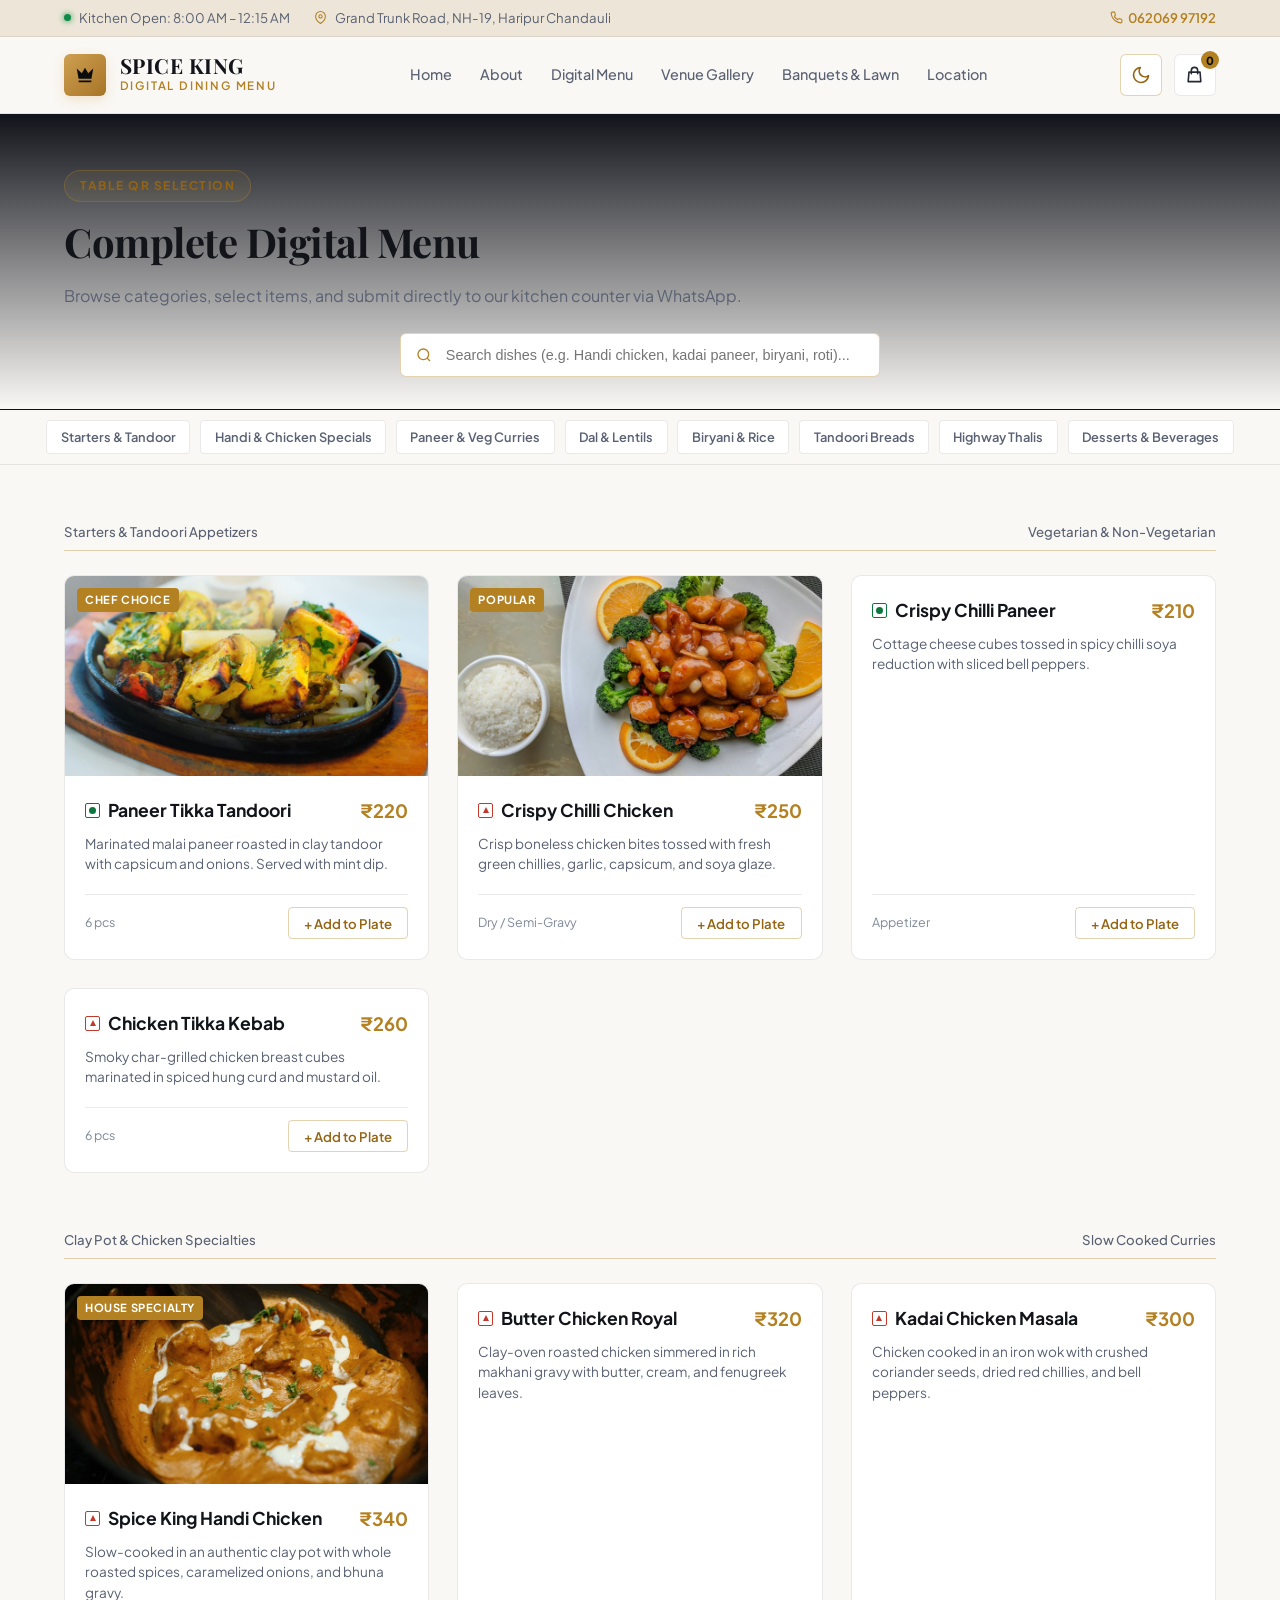
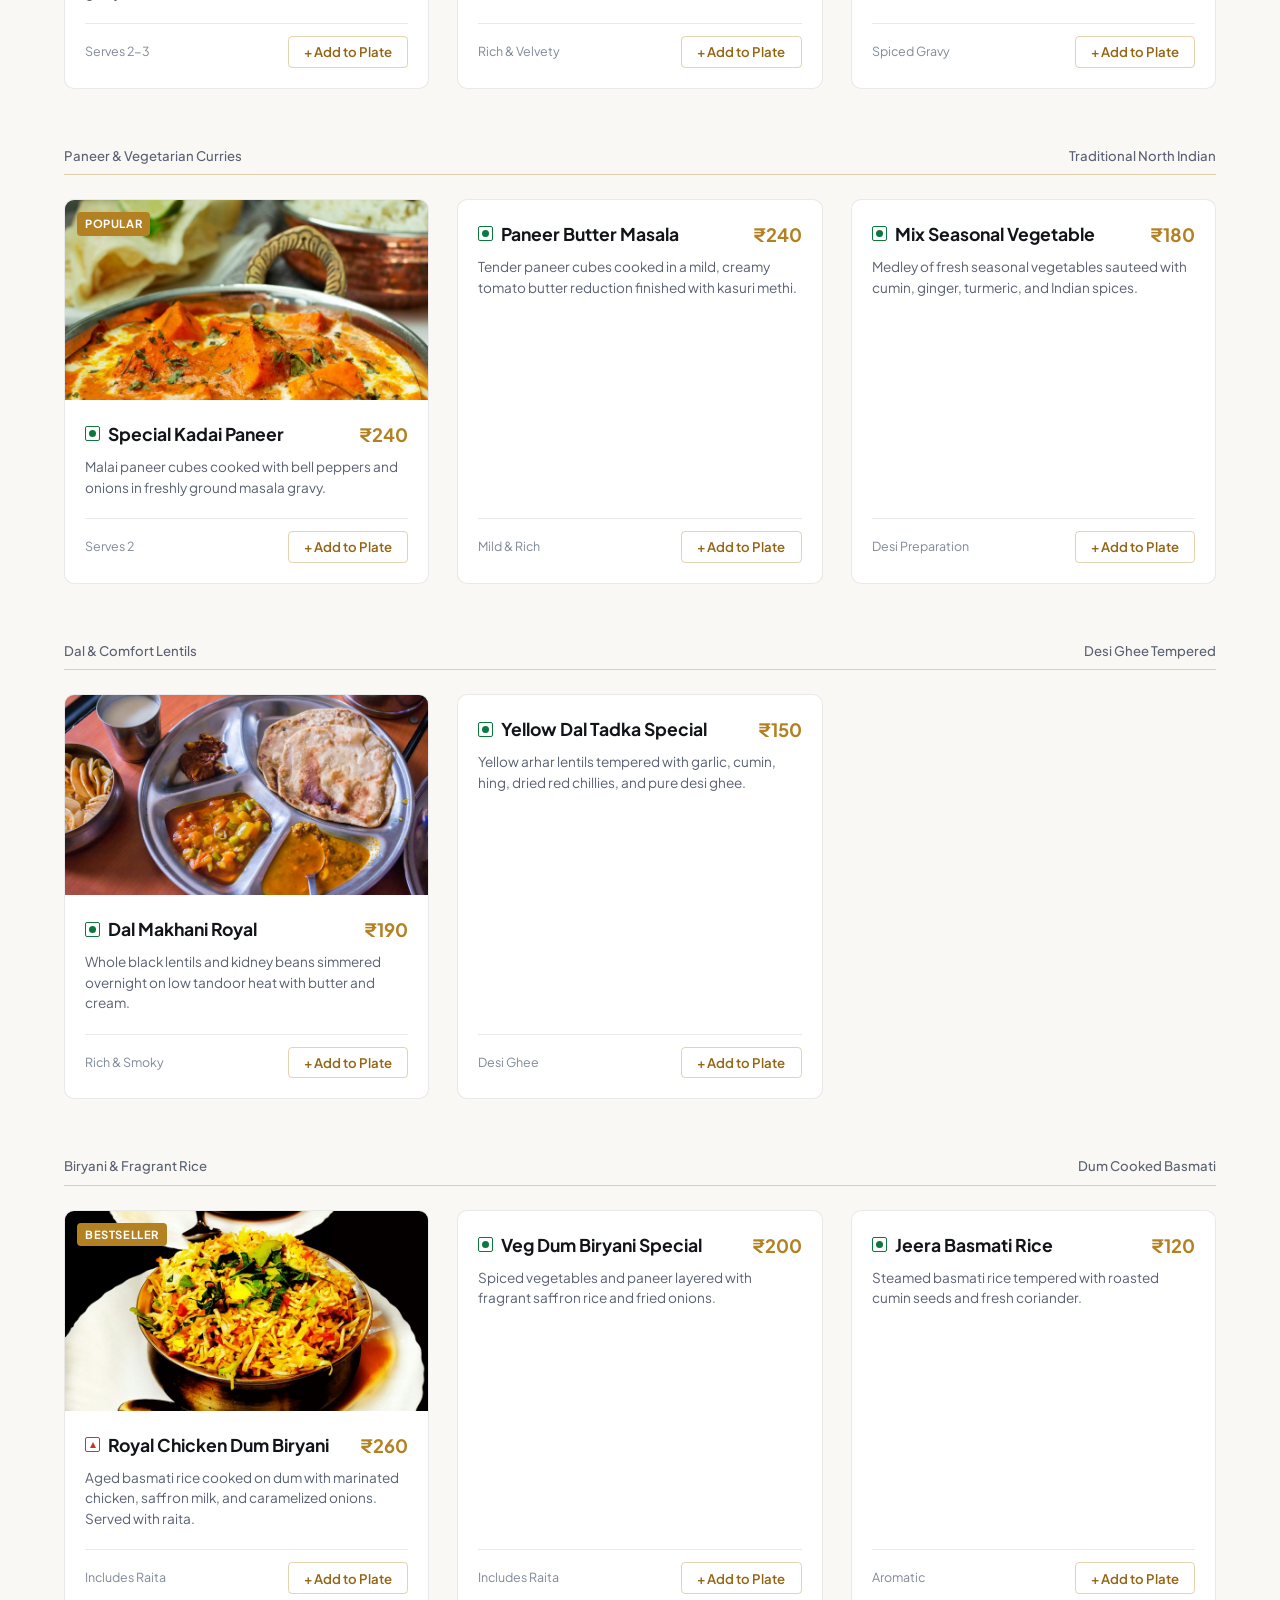
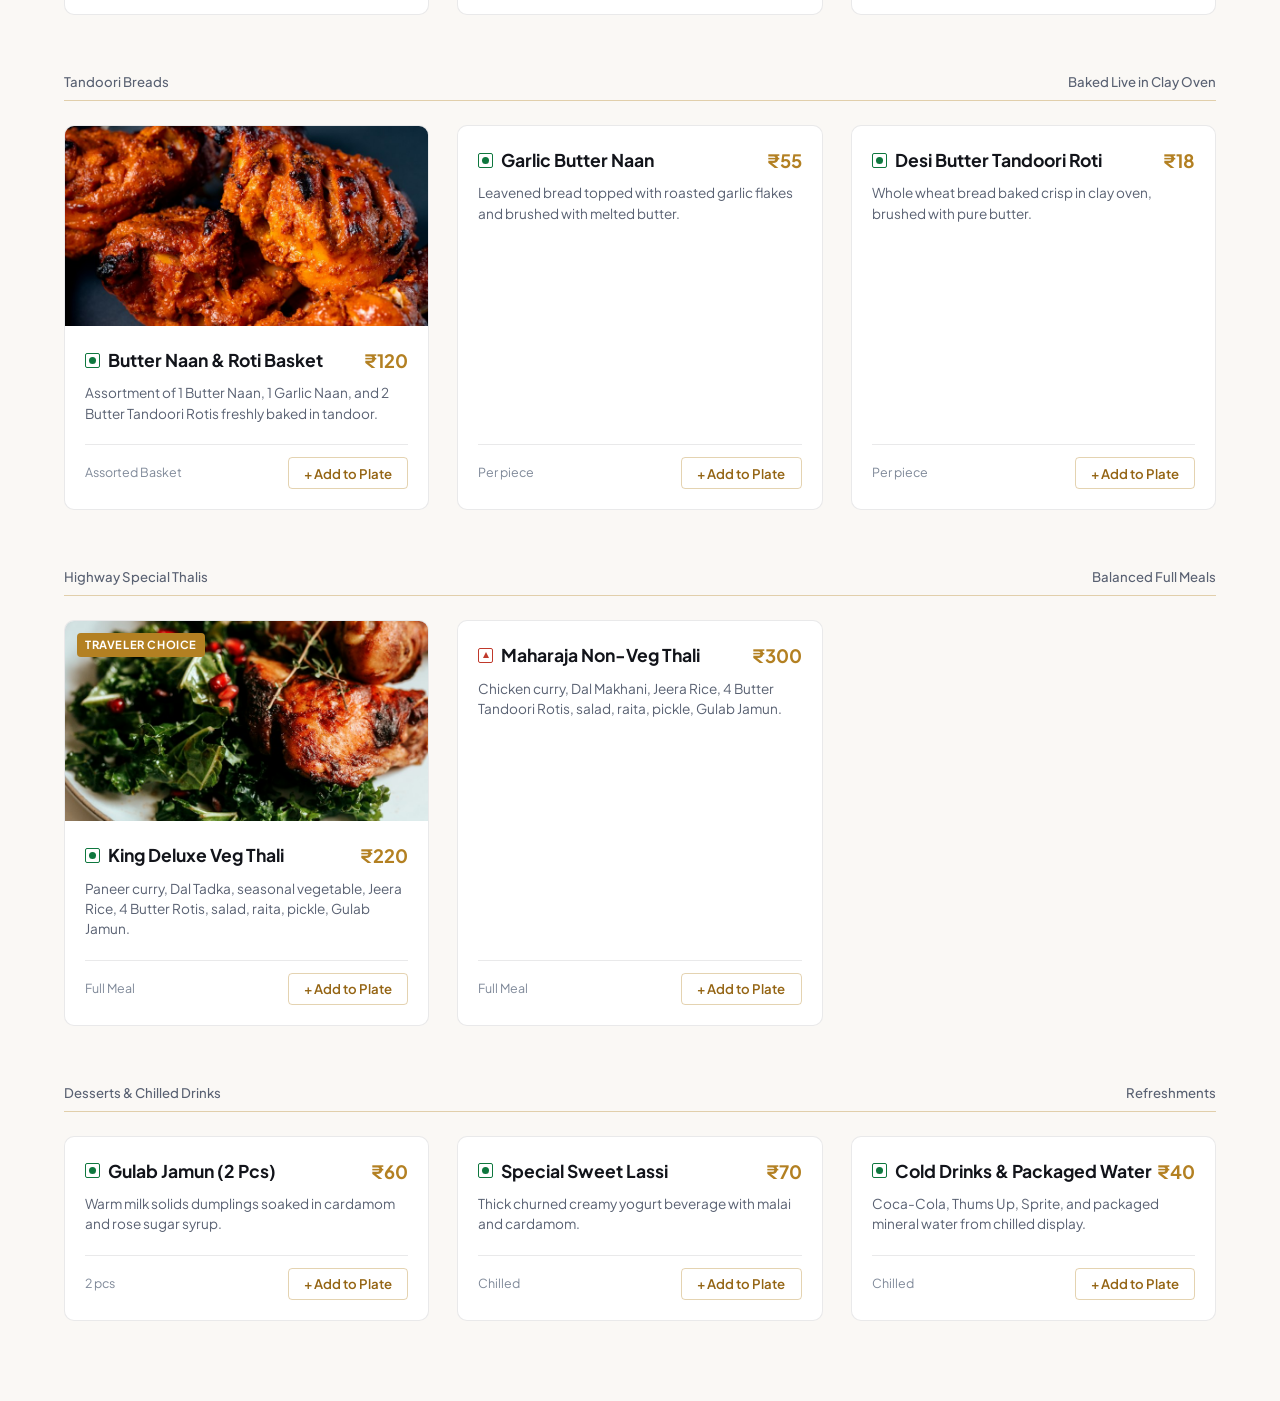
==== commit 4315ee02: "Fix mobile horizontal overflow and right side white space across all devices" ====
--- a/menu.html
+++ b/menu.html
@@ -60,12 +60,23 @@
       border-bottom: 1px solid var(--border-light);
       padding: 0.65rem 0;
       overflow-x: auto;
-      white-space: nowrap;
+      -webkit-overflow-scrolling: touch;
+      scrollbar-width: none;
+      width: 100%;
+      max-width: 100%;
+    }
+    .category-jump-nav::-webkit-scrollbar {
+      display: none;
+    }
+    .category-jump-nav .container {
+      width: max-content;
+      max-width: none;
+      padding: 0 1rem;
     }
     .jump-links {
       display: flex;
       gap: 0.6rem;
-      padding: 0 1rem;
+      padding: 0;
     }
     .jump-link {
       padding: 0.35rem 0.85rem;
--- a/assets/css/styles.css
+++ b/assets/css/styles.css
@@ -124,6 +124,9 @@
   font-size: 16px;
   -webkit-font-smoothing: antialiased;
   -moz-osx-font-smoothing: grayscale;
+  overflow-x: hidden;
+  max-width: 100%;
+  width: 100%;
 }
 
 body {
@@ -132,6 +135,9 @@
   color: var(--text-main);
   line-height: 1.6;
   overflow-x: hidden;
+  max-width: 100%;
+  width: 100%;
+  position: relative;
   transition: background-color 0.3s ease, color 0.3s ease;
 }
 
@@ -1647,17 +1653,21 @@
   bottom: 0;
   left: 0;
   right: 0;
+  width: 100%;
+  max-width: 100vw;
+  box-sizing: border-box;
   z-index: 99;
   background: var(--bg-glass);
   backdrop-filter: blur(16px);
   -webkit-backdrop-filter: blur(16px);
   border-top: 1px solid var(--border-gold);
-  padding: 0.6rem 1rem;
+  padding: 0.5rem 0.75rem;
 }
 
 .mobile-bar-inner {
   display: flex;
-  gap: 0.6rem;
+  gap: 0.5rem;
+  width: 100%;
   max-width: 500px;
   margin: 0 auto;
 }
@@ -1729,7 +1739,7 @@
 .cart-drawer {
   position: fixed;
   top: 0;
-  right: -420px;
+  right: 0;
   width: 100%;
   max-width: 400px;
   height: 100%;
@@ -1739,12 +1749,17 @@
   z-index: 201;
   display: flex;
   flex-direction: column;
-  transition: right 0.3s cubic-bezier(0.16, 1, 0.3, 1);
+  transform: translateX(105%);
+  visibility: hidden;
+  pointer-events: none;
+  transition: transform 0.3s cubic-bezier(0.16, 1, 0.3, 1), visibility 0.3s ease;
   box-shadow: var(--shadow-lg);
 }
 
 .cart-drawer.active {
-  right: 0;
+  transform: translateX(0);
+  visibility: visible;
+  pointer-events: auto;
 }
 
 .cart-header {
@@ -1981,6 +1996,72 @@
 }
 
 @media (max-width: 768px) {
+  .container {
+    padding: 0 1rem;
+    max-width: 100%;
+    width: 100%;
+    box-sizing: border-box;
+  }
+  .btn {
+    white-space: normal;
+    word-break: break-word;
+    max-width: 100%;
+  }
+  .hero-rating-badge {
+    max-width: 100%;
+    flex-wrap: wrap;
+    border-radius: var(--radius-sm);
+    font-size: 0.78rem;
+    padding: 0.4rem 0.75rem;
+    gap: 0.4rem;
+  }
+  .hero-cta-group {
+    width: 100%;
+    flex-direction: column;
+  }
+  .hero-cta-group .btn {
+    width: 100%;
+    justify-content: center;
+  }
+  .nav-container {
+    padding: 0 0.75rem;
+    height: 68px;
+  }
+  .brand-logo {
+    gap: 0.55rem;
+  }
+  .logo-icon {
+    width: 36px;
+    height: 36px;
+  }
+  .logo-icon svg {
+    width: 18px;
+    height: 18px;
+  }
+  .brand-name {
+    font-size: 1.15rem;
+  }
+  .brand-sub {
+    font-size: 0.65rem;
+    letter-spacing: 1.2px;
+  }
+  .theme-toggle-btn, .cart-toggle-btn {
+    width: 38px;
+    height: 38px;
+  }
+  .nav-actions {
+    gap: 0.45rem;
+  }
+  .hero-grid > *, .about-grid > *, .banquet-grid > *, .location-grid > * {
+    min-width: 0;
+    max-width: 100%;
+  }
+  .banquet-form-card {
+    padding: 1.5rem 1rem;
+  }
+  .banquet-feature-box {
+    padding: 1rem;
+  }
   .top-notice-bar {
     display: none;
   }
